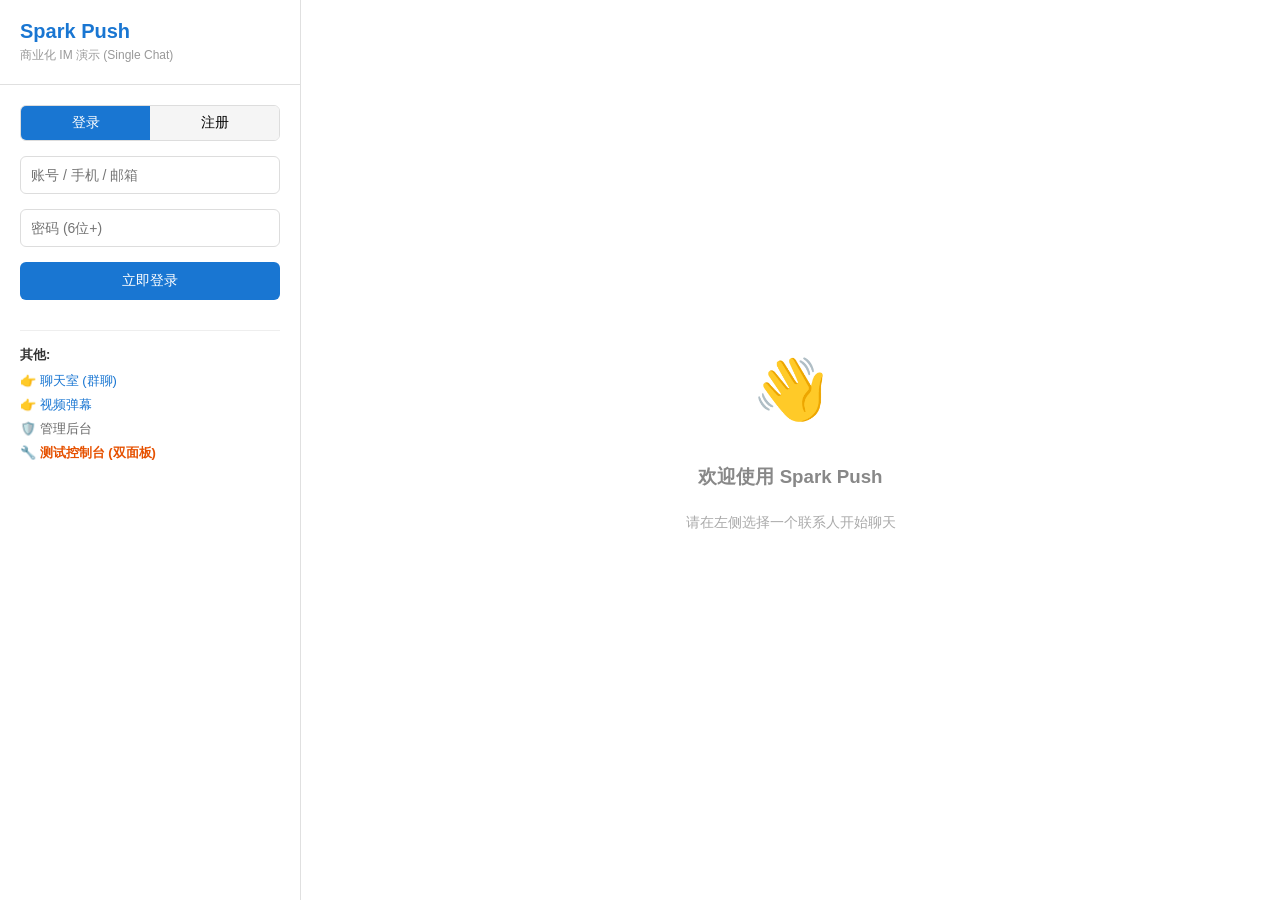
==== web_demo/static/index.html @ 5a007755 "origin" ====
<!DOCTYPE html>
<html lang="zh-CN">
<head>
  <meta charset="UTF-8" />
  <title>Spark Chat - 消息中心</title>
  <link rel="icon" href="data:image/svg+xml,<svg xmlns=%22http://www.w3.org/2000/svg%22 viewBox=%220 0 100 100%22><text y=%22.9em%22 font-size=%2290%22>⚡</text></svg>">
  <link rel="stylesheet" href="auth_style.css">
  <style>
    :root {
      --primary-color: #1976d2;
      --bg-color: #f5f7fa;
      --sidebar-bg: #ffffff;
      --border-color: #e0e0e0;
      --bubble-me: #e3f2fd; /* 我发的消息背景色 */
      --bubble-other: #ffffff; /* 对方发的消息背景色 */
      --text-color: #333;
    }

    body {
      font-family: -apple-system, BlinkMacSystemFont, "Segoe UI", Roboto, "Helvetica Neue", Arial, sans-serif;
      margin: 0;
      padding: 0;
      display: flex;
      height: 100vh;
      background: var(--bg-color);
      color: var(--text-color);
      overflow: hidden;
    }

    /* 通用工具类 */
    .hidden { display: none !important; }
    .flex-col { display: flex; flex-direction: column; }
    .flex-center { display: flex; align-items: center; justify-content: center; }
    
    /* --- 侧边栏区域 --- */
    #sidebar {
      width: 300px;
      background: var(--sidebar-bg);
      border-right: 1px solid var(--border-color);
      display: flex;
      flex-direction: column;
      z-index: 10;
    }

    .sidebar-header {
      padding: 20px;
      border-bottom: 1px solid var(--border-color);
    }
    .sidebar-header h2 { margin: 0; font-size: 20px; color: var(--primary-color); }

    /* 登录面板 (默认显示) */
    #auth-panel {
      padding: 20px;
      flex: 1;
      overflow-y: auto;
    }
    
    /* 登录后面板 (默认隐藏) */
    #nav-panel {
      flex: 1;
      display: flex;
      flex-direction: column;
      overflow: hidden;
    }

    /* 用户信息条 */
    .user-profile-bar {
      padding: 15px;
      background: #f9f9f9;
      border-top: 1px solid var(--border-color);
      display: flex;
      align-items: center;
      justify-content: space-between;
    }
    .user-info { font-size: 14px; font-weight: bold; color: #555; }
    .logout-btn {
      font-size: 12px;
      color: #ef5350;
      cursor: pointer;
      background: none;
      border: none;
      padding: 4px 8px;
    }
    .logout-btn:hover { background: #ffebee; border-radius: 4px; }

    /* 会话列表 */
    .session-list-container {
      flex: 1;
      overflow-y: auto;
      padding: 10px;
    }
    .session-item {
      padding: 12px;
      margin-bottom: 8px;
      background: #fff;
      border: 1px solid transparent;
      border-radius: 8px;
      cursor: pointer;
      transition: all 0.2s;
      display: flex;
      align-items: center;
      gap: 10px;
    }
    .session-item:hover { background: #f0f7ff; }
    .session-item.active {
      background: #e3f2fd;
      border-color: #bbdefb;
    }
    .avatar-placeholder {
      width: 36px;
      height: 36px;
      background: #bdbdbd;
      border-radius: 50%;
      display: flex;
      align-items: center;
      justify-content: center;
      color: #fff;
      font-size: 12px;
      flex-shrink: 0;
    }
    .session-info {
      flex: 1;
      overflow: hidden;
    }
    .session-name { font-size: 14px; font-weight: 500; margin-bottom: 2px; }
    .session-preview { font-size: 12px; color: #999; overflow: hidden; text-overflow: ellipsis; white-space: nowrap; }

    /* 登录表单样式移至 auth_style.css */

    /* --- 主聊天区域 --- */
    #main {
      flex: 1;
      display: flex;
      flex-direction: column;
      background: #fff;
    }
    
    /* 空状态 */
    #empty-state {
      flex: 1;
      display: flex;
      flex-direction: column;
      align-items: center;
      justify-content: center;
      color: #aaa;
    }
    #empty-state h3 { color: #888; margin-bottom: 10px; }

    /* 聊天窗口 */
    #chat-window {
      flex: 1;
      display: flex;
      flex-direction: column;
      height: 100%;
    }
    
    .chat-header {
      height: 60px;
      border-bottom: 1px solid var(--border-color);
      display: flex;
      align-items: center;
      justify-content: space-between;
      padding: 0 20px;
      background: #fff;
    }
    .chat-title { font-size: 16px; font-weight: bold; }
    .chat-actions button {
      border: 1px solid #ddd;
      background: #fff;
      padding: 4px 10px;
      border-radius: 4px;
      cursor: pointer;
      font-size: 12px;
      color: #666;
    }
    .chat-actions button:hover { background: #f5f5f5; }

    #messages {
      flex: 1;
      padding: 20px;
      overflow-y: auto;
      background: var(--bg-color);
      display: flex;
      flex-direction: column;
      gap: 10px;
    }

    .msg-row {
      display: flex;
      gap: 10px;
      max-width: 70%;
    }
    .msg-row.me {
      align-self: flex-end;
      flex-direction: row-reverse;
    }
    .msg-row.other {
      align-self: flex-start;
    }
    .msg-avatar {
      width: 36px;
      height: 36px;
      border-radius: 4px;
      background: #ccc;
      flex-shrink: 0;
      display: flex;
      align-items: center;
      justify-content: center;
      font-size: 12px;
      color: #fff;
    }
    .msg-content-wrapper {
      display: flex;
      flex-direction: column;
    }
    .msg-name {
      font-size: 12px;
      color: #999;
      margin-bottom: 4px;
    }
    .msg-row.me .msg-name { text-align: right; }

    .msg-bubble {
      padding: 10px 14px;
      border-radius: 8px;
      font-size: 14px;
      line-height: 1.5;
      word-wrap: break-word;
      position: relative;
      box-shadow: 0 1px 2px rgba(0,0,0,0.05);
    }
    .msg-row.me .msg-bubble {
      background: var(--bubble-me);
      color: #0d47a1;
      border-top-right-radius: 2px;
    }
    .msg-row.other .msg-bubble {
      background: var(--bubble-other);
      border: 1px solid #e6e6e6;
      color: #333;
      border-top-left-radius: 2px;
    }

    #input-area {
      padding: 15px;
      background: #fff;
      border-top: 1px solid var(--border-color);
      display: flex;
      gap: 10px;
    }
    #msg-text {
      flex: 1;
      padding: 10px;
      border: 1px solid #ddd;
      border-radius: 6px;
      font-size: 14px;
      outline: none;
    }
    #msg-text:focus { border-color: var(--primary-color); }
    #send-btn {
      padding: 0 24px;
      background: var(--primary-color);
      color: #fff;
      border: none;
      border-radius: 6px;
      cursor: pointer;
      font-weight: bold;
    }
    #send-btn:hover { background: #1565c0; }
    
    /* 模拟系统消息 */
    .msg-system {
      align-self: center;
      background: rgba(0,0,0,0.1);
      color: #666;
      font-size: 12px;
      padding: 4px 12px;
      border-radius: 100px;
      margin: 10px 0;
    }
    
    /* Toast Notification */
    #toast-container {
      position: fixed;
      top: 20px;
      left: 50%;
      transform: translateX(-50%);
      z-index: 9999;
      display: flex;
      flex-direction: column;
      gap: 10px;
      pointer-events: none;
    }
    .toast {
      background: rgba(50, 50, 50, 0.9);
      color: #fff;
      padding: 10px 20px;
      border-radius: 4px;
      font-size: 14px;
      box-shadow: 0 4px 12px rgba(0,0,0,0.15);
      animation: toast-in 0.3s ease-out forwards;
    }
    @keyframes toast-in {
      from { opacity: 0; transform: translateY(-20px); }
      to { opacity: 1; transform: translateY(0); }
    }
    @keyframes toast-out {
      from { opacity: 1; transform: translateY(0); }
      to { opacity: 0; transform: translateY(-20px); }
    }
  </style>
  <script src="auth.js"></script>
</head>
<body>
  <div id="toast-container"></div>
  <!-- 左侧侧边栏 -->
  <div id="sidebar">
    <div class="sidebar-header">
      <h2>Spark Push</h2>
      <div style="font-size:12px;color:#999;margin-top:4px;">商业化 IM 演示 (Single Chat)</div>
    </div>

    <!-- 1. 未登录状态：显示登录/注册 -->
    <div id="auth-panel">
      <div class="auth-tabs">
        <button type="button" class="auth-tab active" data-mode="login">登录</button>
        <button type="button" class="auth-tab" data-mode="register">注册</button>
      </div>
      <div class="form-group">
        <input id="account" class="form-control" placeholder="账号 / 手机 / 邮箱" />
      </div>
      <div class="form-group hidden" id="nickname-group">
        <input id="nickname" class="form-control" placeholder="昵称 (注册时可选)" />
      </div>
      <div class="form-group">
        <input id="password" type="password" class="form-control" placeholder="密码 (6位+)" />
      </div>
      <button id="login-btn" class="btn-primary btn-block">立即登录</button>
      <button id="register-btn" class="btn-primary btn-block hidden">注册并自动登录</button>
      <div id="login-status" class="status-text"></div>
      
      <div style="margin-top:30px; border-top:1px solid #eee; padding-top:15px;">
         <div style="font-size:13px; font-weight:bold; margin-bottom:8px;">其他:</div>
         <div style="display:flex; flex-direction:column; gap:6px;">
            <a href="chatroom.html" style="font-size:13px; color:#1976d2; text-decoration:none;">👉 聊天室 (群聊)</a>
            <a href="danmaku.html" style="font-size:13px; color:#1976d2; text-decoration:none;">👉 视频弹幕</a>
            <a href="admin_chatroom.html" style="font-size:13px; color:#666; text-decoration:none;">🛡️ 管理后台</a>
            <a href="test.html" style="font-size:13px; color:#e65100; text-decoration:none; font-weight:bold;">🔧 测试控制台 (双面板)</a>
         </div>
      </div>
    </div>

    <!-- 2. 已登录状态：显示会话列表 + 底部个人信息 -->
    <div id="nav-panel" class="hidden">
      <!-- 搜索/新建会话区域 -->
      <div style="padding:10px; border-bottom:1px solid #eee; display:flex; gap:5px;">
        <input id="to-user" class="form-control" style="padding:6px;" placeholder="输入对方 UserID..." />
        <button id="start-chat-btn" class="btn-primary" style="padding:6px 12px;">私聊</button>
      </div>
      
      <!-- 按钮组 -->
      <div style="padding:0 10px 10px 10px; border-bottom:1px solid #eee; display:flex; justify-content:space-between; align-items:center;">
         <span style="font-size:12px;color:#999;">最近会话</span>
         <button id="refresh-sessions-btn" style="background:none;border:none;color:#1976d2;cursor:pointer;font-size:12px;">刷新</button>
      </div>

      <!-- 列表容器 -->
      <div id="session-list" class="session-list-container">
        <div style="text-align:center; color:#999; font-size:12px; margin-top:20px;">
            暂无历史会话<br>请在上方输入 ID 发起聊天
        </div>
      </div>

      <!-- 底部个人信息 -->
      <div class="user-profile-bar">
        <div class="flex-center" style="gap:8px;">
           <div class="avatar-placeholder" style="background:#4caf50;">Me</div>
           <div class="flex-col">
             <span id="my-user-id" class="user-info">User -</span>
             <span style="font-size:10px; color:#4caf50;">● 在线</span>
           </div>
        </div>
        <button class="logout-btn" onclick="doLogout()">退出</button>
      </div>
    </div>
  </div>

  <!-- 右侧主区域 -->
  <div id="main">
    <!-- 状态 A: 未选择会话 -->
    <div id="empty-state">
      <div style="font-size:60px; margin-bottom:20px;">👋</div>
      <h3>欢迎使用 Spark Push</h3>
      <p style="font-size:14px;">请在左侧选择一个联系人开始聊天</p>
    </div>

    <!-- 状态 B: 聊天窗口 -->
    <div id="chat-window" class="hidden">
      <div class="chat-header">
        <div class="flex-col">
           <span class="chat-title" id="chat-title">与 User ... 聊天中</span>
           <span style="font-size:11px; color:#999;">Session ID: <span id="session-id-disp">-</span></span>
        </div>
        <div class="chat-actions">
          <span style="font-size:12px; margin-right:8px; color:#666;">未读: <span id="unread-count">0</span></span>
          <button id="mark-read-btn">标记已读</button>
          <button id="load-more-btn">拉取更多历史</button>
        </div>
      </div>

      <div id="messages">
        <!-- 消息会动态插入这里 -->
      </div>

      <div id="input-area">
        <input id="msg-text" placeholder="输入消息... (Enter 发送)" />
        <button id="send-btn">发送</button>
      </div>
    </div>
  </div>

  <script>
    // 全局变量
    let ws = null;
    let currentUserId = null;
    let token = null;
    let currentSessionId = null; // 当前选中的会话ID
    let currentPeerId = null;    // 当前聊天的对象ID
    let lastHistorySeq = 0;      // 历史消息最大seq，用于标记已读
    // 单聊历史分页状态
    let historyAnchorSeq = 0;    // 当前已加载历史中最早一条的 msg_seq
    let historyHasMore = true;   // 是否还有更多历史
    let historyLoading = false;  // 是否正在加载
    let currentAuthMode = 'login';
    // WebSocket 重连状态
    let wsManualClose = false;   // 主动登出关闭，不触发重连
    let wsRetryCount = 0;
    let wsRetryTimer = null;

    // 配置
    const logicBase = window.location.protocol + '//' + window.location.hostname + ':9101';

    // 构造带 Authorization 的请求头
    function authHeaders() {
      const h = {'Content-Type': 'application/json'};
      if (token) h['Authorization'] = 'Bearer ' + token;
      return h;
    }
    const wsProtocol = window.location.protocol === 'https:' ? 'wss:' : 'ws:';
    const cometWsUrl = wsProtocol + '//' + window.location.hostname + ':9200/ws';

    // --- 界面切换逻辑 ---
    function updateUIState() {
      const authPanel = document.getElementById('auth-panel');
      const navPanel = document.getElementById('nav-panel');
      const emptyState = document.getElementById('empty-state');
      const chatWindow = document.getElementById('chat-window');

      if (currentUserId) {
        // 已登录
        authPanel.classList.add('hidden');
        navPanel.classList.remove('hidden');
        document.getElementById('my-user-id').textContent = 'ID: ' + currentUserId;
        loadSingleSessionList(); // 自动刷新列表
      } else {
        // 未登录
        authPanel.classList.remove('hidden');
        navPanel.classList.add('hidden');
        emptyState.classList.remove('hidden');
        chatWindow.classList.add('hidden');
      }
    }

    function doLogout() {
      Auth.clear(); // 清除本地缓存
      wsManualClose = true;
      if (wsRetryTimer) { clearTimeout(wsRetryTimer); wsRetryTimer = null; }
      wsRetryCount = 0;
      if (ws) ws.close();
      currentUserId = null;
      token = null;
      currentSessionId = null;
      currentPeerId = null;
      ws = null;
      document.getElementById('messages').innerHTML = '';
      updateUIState();
    }

    function showChatWindow(peerId, sessionId) {
      currentPeerId = peerId;
      currentSessionId = sessionId;
      // 重置历史分页状态
      historyAnchorSeq = 0;
      historyHasMore = true;
      historyLoading = false;
      lastHistorySeq = 0;
      
      document.getElementById('empty-state').classList.add('hidden');
      document.getElementById('chat-window').classList.remove('hidden');
      
      document.getElementById('chat-title').textContent = '与用户 ' + peerId + ' 聊天中';
      document.getElementById('session-id-disp').textContent = sessionId;
      
      // 清空当前消息框并加载历史（首次）
      document.getElementById('messages').innerHTML = '';
      loadHistory(true);
      
      // 刷新未读数
      refreshUnread();
      
      // 高亮左侧列表项
      document.querySelectorAll('.session-item').forEach(el => {
         if(el.dataset.sid === sessionId) el.classList.add('active');
         else el.classList.remove('active');
      });
    }

    // --- 消息渲染逻辑 ---
    function appendMsgRow(text, isMe, senderId, timeStr, options) {
      const msgsDiv = document.getElementById('messages');
      const opts = options || {};
      const prepend = !!opts.prepend;
      const keepScroll = !!opts.keepScroll;
      
      const row = document.createElement('div');
      row.className = 'msg-row ' + (isMe ? 'me' : 'other');
      
      // 头像
      const avatar = document.createElement('div');
      avatar.className = 'msg-avatar';
      avatar.textContent = isMe ? 'Me' : 'Ta';
      if (isMe) avatar.style.background = '#4caf50';
      
      // 内容包裹
      const wrapper = document.createElement('div');
      wrapper.className = 'msg-content-wrapper';
      
      // 名字 + 时间
      const name = document.createElement('div');
      name.className = 'msg-name';
      // 如果没有传入时间，就用当前时间
      const displayTime = timeStr || new Date().toLocaleTimeString();
      name.innerHTML = `<span>${senderId || (isMe ? currentUserId : '未知')}</span> <span style="font-weight:normal;margin-left:5px;">${displayTime}</span>`;
      
      // 气泡
      const bubble = document.createElement('div');
      bubble.className = 'msg-bubble';
      bubble.textContent = text;
      
      wrapper.appendChild(name);
      wrapper.appendChild(bubble);
      
      row.appendChild(avatar);
      row.appendChild(wrapper);
      
      if (prepend && msgsDiv.firstChild) {
        msgsDiv.insertBefore(row, msgsDiv.firstChild);
      } else {
        msgsDiv.appendChild(row);
      }

      if (!prepend && !keepScroll) {
        msgsDiv.scrollTop = msgsDiv.scrollHeight;
      }
    }

    function appendSystemMsg(text) {
      const msgsDiv = document.getElementById('messages');
      const el = document.createElement('div');
      el.className = 'msg-system';
      el.textContent = text;
      msgsDiv.appendChild(el);
      msgsDiv.scrollTop = msgsDiv.scrollHeight;
    }

    // --- 核心业务逻辑 (复用原有逻辑，适配新UI) ---
    
    // 1. 登录/注册
    async function doLoginOrRegister(mode) {
      const account = document.getElementById('account').value.trim();
      const passwordRaw = document.getElementById('password').value;
      const nickname = document.getElementById('nickname').value.trim();
      const statusEl = document.getElementById('login-status');
      
      if (!account || !passwordRaw) {
        statusEl.textContent = '请输入账号和密码';
        return;
      }
      if (passwordRaw.length < 6) {
        statusEl.textContent = '密码至少 6 位';
        return;
      }
      const password = hashPassword(passwordRaw);

      try {
        statusEl.textContent = '请求中...';
        const url = logicBase + (mode === 'register' ? '/api/register' : '/api/login');
        const body = { account, password };
        if (mode === 'register' && nickname) {
             body.name = nickname;
        }

        const resp = await fetch(url, {
          method: 'POST',
          headers: { 'Content-Type': 'application/json' },
          body: JSON.stringify(body)
        });
        const data = await resp.json();
        
        if (data.code !== 0) {
          statusEl.textContent = data.message;
          return;
        }
        
        // 成功
        currentUserId = data.data.user_id;
        token = data.data.token;
        // 缓存本地
        Auth.set(currentUserId, token, body.name || ('User ' + currentUserId));
        
        statusEl.textContent = '';
        
        // 连接 WebSocket
        connectWebSocket();
        // 切换 UI
        updateUIState();
        
      } catch (e) {
        statusEl.textContent = '网络异常: ' + e;
      }
    }

    // 2. WebSocket
    function connectWebSocket() {
      if (!token) return;
      if (wsRetryTimer) { clearTimeout(wsRetryTimer); wsRetryTimer = null; }
      if (ws) {
        // 复用旧连接的 close 事件会误触发重连，先摘掉回调再关闭
        ws.onopen = ws.onmessage = ws.onerror = ws.onclose = null;
        ws.close();
        ws = null;
      }

      wsManualClose = false;
      const socket = new WebSocket(cometWsUrl + '?token=' + encodeURIComponent(token));
      let opened = false;
      ws = socket;

      socket.onopen = () => {
        if (ws !== socket) return;
        console.log('WS Connected');
        opened = true;
        wsRetryCount = 0;
        // 如果在聊天窗口，可以显示一条小提示
        if (currentSessionId) appendSystemMsg('已连接服务器');
      };
      
      socket.onmessage = (ev) => {
        if (ws !== socket) return;
        try {
          const obj = JSON.parse(ev.data);
          if (obj.type === 'ack') {
            // console.log('Ack:', obj.msg_id);
          } else if (obj.type === 'single_chat') {
             // 收到单聊消息
             // const sender = obj.sender_id; // 假设后端下发 sender_id
             
             let senderDisplayName = '未知用户';
             if (obj.sender && obj.sender.name) {
                senderDisplayName = obj.sender.name;
             } else if (obj.sender_id) {
                senderDisplayName = 'User ' + obj.sender_id;
             } else if (obj.from_user_id) {
                senderDisplayName = 'User ' + obj.from_user_id;
             }

             const t = getMsgText(obj);
             console.log('obj', obj);
             
             // 尝试解析 client_msg_id 作为时间戳 (临时方案)
             // 最好后端直接下发 send_time
             let timeStr = '';
             if(obj.client_msg_id && /^\d+$/.test(obj.client_msg_id)) {
                timeStr = new Date(parseInt(obj.client_msg_id)).toLocaleTimeString();
             }

             const senderId = Number(obj.from_user_id || obj.sender_id || 0);
             const receiverId = Number(obj.to_user_id || 0);
             const messageSessionId = obj.session_id || (
               obj.msg_id && obj.msg_id.startsWith('single:')
                 ? obj.msg_id.slice(0, obj.msg_id.lastIndexOf('-'))
                 : null
             );
             const expectedSessionId = senderId && receiverId
               ? buildSingleSessionId(senderId, receiverId)
               : null;
             const belongsToCurrentSession = currentSessionId && (
               (messageSessionId && messageSessionId === currentSessionId) ||
               (expectedSessionId && expectedSessionId === currentSessionId) ||
               (!obj.session_id && !receiverId && senderId === Number(currentPeerId))
             );

             if (!belongsToCurrentSession) {
               if (senderId) {
                 showToast('收到 User ' + senderId + ' 的新消息: ' + t);
               }
               loadSingleSessionList();
               setTimeout(loadSingleSessionList, 500);
               setTimeout(loadSingleSessionList, 1500);
               return;
             }

             const isMe = senderId === Number(currentUserId);
             appendMsgRow(t, isMe, senderDisplayName, timeStr);
          } else if (obj.type === 'system_broadcast') {
             // 处理系统广播
             // scope: "all" 为全局推送；scope: "group" 为房间/群推送
             const scope = obj.scope || 'all';
             // 单聊页面忽略房间级推送（仅群聊/聊天室页面关心）
             if (scope === 'group') {
               console.log('Ignore group-scope broadcast in single-chat page:', obj);
               return;
             }

             let text = '';
             if (obj.content && obj.content.text) text = obj.content.text;
             else if (typeof obj.content === 'string') text = obj.content;
             else text = JSON.stringify(obj.content);
             
             showToast('📢 全员广播: ' + text);
             
             // 同时如果打开了聊天窗口，也显示一条系统消息
             if (currentSessionId) {
                appendSystemMsg('收到全员广播: ' + text);
             }
          } else {
             console.log('Other msg:', obj);
          }
        } catch(e) {
          console.error(e);
        }
      };
      
      socket.onclose = () => {
        if (ws !== socket) return;
        console.log('WS Closed');
        ws = null;
        if (wsManualClose) return;

        if (!opened) {
          verifyTokenAfterHandshakeFailure();
          return;
        }

        scheduleReconnect();
      };
    }

    async function verifyTokenAfterHandshakeFailure() {
      if (!token) return;
      const tokenAtFailure = token;
      try {
        const resp = await fetch(logicBase + '/api/session/list_single', {
          method: 'POST',
          headers: authHeaders(),
          body: JSON.stringify({})
        });
        if (token !== tokenAtFailure) return;
        if (resp.status === 401) {
          handleTokenExpired();
          return;
        }
      } catch (e) {
        console.warn('Token verification unavailable after WS failure:', e);
      }
      if (token === tokenAtFailure) scheduleReconnect();
    }

    // HTTP 明确确认 token 失效后，清理本地会话并引导重新登录
    function handleTokenExpired() {
      Auth.clear();
      ws = null;
      token = null;
      currentUserId = null;
      currentSessionId = null;
      currentPeerId = null;
      showToast('登录状态已失效，请重新登录');
      const statusEl = document.getElementById('login-status');
      if (statusEl) statusEl.textContent = '登录状态已失效，请重新登录';
      updateUIState();
    }

    // 已建连后掉线：指数退避重连，最多 5 次
    function scheduleReconnect() {
      if (!token || wsRetryCount >= 5) {
        if (currentSessionId) appendSystemMsg('连接已断开，请刷新页面重试');
        return;
      }
      const delay = Math.min(1000 * Math.pow(2, wsRetryCount), 16000);
      wsRetryCount++;
      if (currentSessionId) {
        appendSystemMsg('连接断开，' + (delay / 1000) + ' 秒后重连(第 ' + wsRetryCount + ' 次)');
      }
      wsRetryTimer = setTimeout(connectWebSocket, delay);
    }

    // 3. 获取会话列表
    async function loadSingleSessionList() {
      if (!currentUserId) return;
      try {
        const resp = await fetch(logicBase + '/api/session/list_single', {
          method: 'POST',
          headers: authHeaders(),
          body: JSON.stringify({})
        });
        const data = await resp.json();
        if (data.code === 0) {
          renderSessionList(data.data.sessions || []);
        }
      } catch(e) {
        console.error('List session error', e);
      }
    }

    function renderSessionList(list) {
      const container = document.getElementById('session-list');
      container.innerHTML = '';
      if (list.length === 0) {
        container.innerHTML = '<div style="text-align:center;color:#999;font-size:12px;margin-top:20px;">暂无历史会话</div>';
        return;
      }
      
      list.forEach(s => {
        const div = document.createElement('div');
        div.className = 'session-item';
        if (s.session_id === currentSessionId) div.classList.add('active');
        div.dataset.sid = s.session_id;
        
        div.innerHTML = `
          <div class="avatar-placeholder" style="background:#90caf9;">${s.peer_user_id}</div>
          <div class="session-info">
             <div class="session-name">用户 ${s.peer_user_id}</div>
             <div class="session-preview">会话 ID: ${s.session_id}</div>
          </div>
        `;
        div.onclick = () => {
          showChatWindow(s.peer_user_id, s.session_id);
        };
        container.appendChild(div);
      });
    }
    
    // 4. 开启新会话 (build ID)
    function buildSingleSessionId(u1, u2) {
       const a = Number(u1); const b = Number(u2);
       if(!a || !b) return null;
       return 'single:' + Math.min(a,b) + ':' + Math.max(a,b);
    }
    
    // 5. 历史记录（支持分页 / 滚动加载）
    async function loadHistory(isInitial) {
       if (!currentSessionId) return;
       if (historyLoading) return;

       // 非首次加载且没有更多历史时，直接返回
       if (!isInitial && (!historyHasMore || !historyAnchorSeq)) return;

       historyLoading = true;
       const pageSize = 50;
       const anchor = isInitial ? 0 : historyAnchorSeq;

       try {
         const resp = await fetch(logicBase + '/api/session/history', {
           method: 'POST',
           headers: authHeaders(),
           body: JSON.stringify({
             session_id: currentSessionId,
             anchor_seq: anchor,
             limit: pageSize
           })
         });
         const data = await resp.json();
         if (data.code !== 0) {
           historyLoading = false;
           appendSystemMsg('加载历史失败: ' + data.message);
           return;
         }

         const msgs = data.data.messages || [];
         if (msgs.length === 0) {
           if (isInitial) appendSystemMsg('暂无历史消息');
           historyHasMore = false;
           historyLoading = false;
           return;
         }

         const container = document.getElementById('messages');
         const oldScrollHeight = container.scrollHeight;

         // 展示层始终按 msg_seq 从小到大排列，不依赖接口返回顺序。
         // 首次加载按升序 append；向上翻页时按降序逐条 prepend，
         // 最终 DOM 仍保持旧消息在上、新消息在下。
         const ascendingMsgs = [...msgs].sort(
           (a, b) => Number(a.msg_seq || 0) - Number(b.msg_seq || 0)
         );
         const orderedMsgs = isInitial
           ? ascendingMsgs
           : [...ascendingMsgs].reverse();
         orderedMsgs.forEach(m => {
           lastHistorySeq = Math.max(lastHistorySeq, m.msg_seq || 0);
           const isMe = (m.sender_id === currentUserId);
           const text = getMsgText(m);
           
           // 尝试解析 sender name
           let displayName = 'User ' + m.sender_id;
           try {
              const contentObj = (typeof m.content === 'string') ? JSON.parse(m.content) : m.content;
              if (contentObj && contentObj.sender && contentObj.sender.name) {
                 displayName = contentObj.sender.name;
              }
           } catch(e){}

           const timeStr = m.timestamp_ms ? new Date(m.timestamp_ms).toLocaleTimeString() : '';
           
           if (isInitial) {
             appendMsgRow(text, isMe, displayName, timeStr);
           } else {
             appendMsgRow(text, isMe, displayName, timeStr, { prepend: true, keepScroll: true });
           }
         });

         // 下一页查询 < 本批次最小 msg_seq。
         const oldest = ascendingMsgs[0];
         if (oldest && Number.isFinite(Number(oldest.msg_seq))) {
           historyAnchorSeq = Number(oldest.msg_seq);
         }
         historyHasMore = msgs.length >= pageSize && historyAnchorSeq > 1;

         if (!isInitial) {
           const newScrollHeight = container.scrollHeight;
           container.scrollTop = newScrollHeight - oldScrollHeight;
         }
       } catch(e) {
         appendSystemMsg('加载历史失败: ' + e);
       } finally {
         historyLoading = false;
       }
    }

    // 6. 发送消息
    function sendMsg() {
       const text = document.getElementById('msg-text').value.trim();
       if (!text || !currentPeerId) return;
       
       if (!ws || ws.readyState !== WebSocket.OPEN) {
         if (!token) {
           appendSystemMsg('登录状态已失效，请重新登录后再发送');
           return;
         }
         if (ws && ws.readyState === WebSocket.CONNECTING) {
           appendSystemMsg('正在连接服务器，请稍后重试');
           return;
         }
         appendSystemMsg('WebSocket 未连接，正在尝试重连...');
         wsRetryCount = 0;
         connectWebSocket();
         return;
       }
       
       const payload = {
         type: 'single_chat',
         to_user_id: Number(currentPeerId),
         client_msg_id: Date.now().toString(),
         content: { text }
       };
       ws.send(JSON.stringify(payload));
       
       // 乐观更新 UI
       appendMsgRow(text, true, currentUserId);
       document.getElementById('msg-text').value = '';
    }

    // 辅助：解析消息内容
    function getMsgText(obj) {
       if (!obj.content) return '[空]';
       try {
         // 兼容 content 是 string 或 object
         const c = (typeof obj.content === 'string') ? JSON.parse(obj.content) : obj.content;
         
         // 1. 直接包含 text (如 HTTP 发送的消息)
         if (c.text) return c.text;
         
         // 2. 嵌套结构 (如 WebSocket 上行存库后的数据，外层包裹了 msg_id 等)
         if (c.content) {
            // 可能是 {content: {text: "..."}}
            if (typeof c.content === 'object' && c.content.text) return c.content.text;
            // 可能是 {content: "..."}
            if (typeof c.content === 'string') return c.content;
         }
         
         return JSON.stringify(c);
       } catch(e) {
         return String(obj.content);
       }
    }
    
    // 辅助：刷新未读 / 标记已读 (简化版)
    async function refreshUnread() {
      if(!currentSessionId) return;
      // fetch logicBase + '/api/session/unread' ...
      // 更新 document.getElementById('unread-count')
    }
    document.getElementById('mark-read-btn').onclick = async () => {
      if(!currentSessionId || !lastHistorySeq) return;
       // fetch logicBase + '/api/session/mark_read' ...
       appendSystemMsg('已标记已读');
    };

    // 辅助：显示 Toast
    function showToast(msg) {
      const container = document.getElementById('toast-container');
      const div = document.createElement('div');
      div.className = 'toast';
      div.textContent = msg;
      container.appendChild(div);
      
      // Auto remove
      setTimeout(() => {
        div.style.animation = 'toast-out 0.3s ease-in forwards';
        div.addEventListener('animationend', () => {
          if(div.parentNode) div.parentNode.removeChild(div);
        });
      }, 3000);
    }

    // --- 事件绑定 ---
    document.querySelectorAll('.auth-tab').forEach(btn => {
       btn.onclick = () => {
         document.querySelectorAll('.auth-tab').forEach(b => b.classList.remove('active'));
         btn.classList.add('active');
         const mode = btn.dataset.mode;
         const regBtn = document.getElementById('register-btn');
         const logBtn = document.getElementById('login-btn');
         const nickGroup = document.getElementById('nickname-group');
         
         if(mode === 'login') {
            regBtn.classList.add('hidden');
            logBtn.classList.remove('hidden');
            nickGroup.classList.add('hidden');
         } else {
            regBtn.classList.remove('hidden');
            logBtn.classList.add('hidden');
            nickGroup.classList.remove('hidden');
         }
       };
    });

    document.getElementById('login-btn').onclick = () => doLoginOrRegister('login');
    document.getElementById('register-btn').onclick = () => doLoginOrRegister('register');
    document.getElementById('password').onkeydown = (e) => {
       if(e.key === 'Enter') {
          const isReg = !document.getElementById('register-btn').classList.contains('hidden');
          doLoginOrRegister(isReg ? 'register' : 'login');
       }
    };

    document.getElementById('start-chat-btn').onclick = () => {
       const peer = document.getElementById('to-user').value.trim();
       if(!peer) return alert('请输入对方ID');
       if(!currentUserId) return alert('请先登录');
       const sid = buildSingleSessionId(currentUserId, peer);
       showChatWindow(peer, sid);
    };
    
    document.getElementById('refresh-sessions-btn').onclick = loadSingleSessionList;
    document.getElementById('send-btn').onclick = sendMsg;
    document.getElementById('msg-text').onkeydown = (e) => { if(e.key==='Enter') sendMsg(); };

    // 点击“拉取更多历史”按钮时，向前分页加载
    document.getElementById('load-more-btn').onclick = () => {
      loadHistory(false);
    };

    // 上滑到顶部时自动加载更多历史
    document.getElementById('messages').addEventListener('scroll', function() {
      if (this.scrollTop < 40 && !historyLoading && historyHasMore && currentSessionId) {
        loadHistory(false);
      }
    });

    // 初始化
    const savedSession = Auth.get();
    if (savedSession) {
      // LocalStorage 存的是字符串，后端 API 强校验 user_id 为 number (int64)
      currentUserId = Number(savedSession.user_id);
      token = savedSession.token;
      connectWebSocket();
      // WebSocket 握手失败后会通过 HTTP 再确认 token，只有明确 401 才清理会话
    }
    updateUIState();
  </script>
</body>
</html>
---- web_demo/static/auth_style.css ----
:root {
  --primary-color: #1976d2;
}

/* 通用工具类 */
.hidden { display: none !important; }

/* 登录表单样式 */
.form-group { margin-bottom: 15px; }

.form-control {
  width: 100%;
  padding: 10px;
  border: 1px solid #ddd;
  border-radius: 6px;
  box-sizing: border-box;
  font-size: 14px;
}
.form-control:focus {
  border-color: var(--primary-color);
  outline: none;
}

.btn-block { width: 100%; padding: 10px; font-size: 14px; }

.btn-primary { 
  background: var(--primary-color); 
  color: #fff; 
  border: none; 
  border-radius: 6px; 
  cursor: pointer; 
  text-align: center;
}
.btn-primary:hover { background: #1565c0; }

.auth-tabs { 
  display: flex; 
  margin-bottom: 15px; 
  border: 1px solid #ddd; 
  border-radius: 6px; 
  overflow: hidden; 
}

.auth-tab { 
  flex: 1; 
  padding: 8px; 
  border: none; 
  background: #f5f5f5; 
  cursor: pointer; 
  font-size: 14px;
}

.auth-tab.active { 
  background: var(--primary-color); 
  color: #fff; 
}

.status-text { 
  margin-top: 10px; 
  font-size: 12px; 
  color: #666; 
  text-align: center; 
}
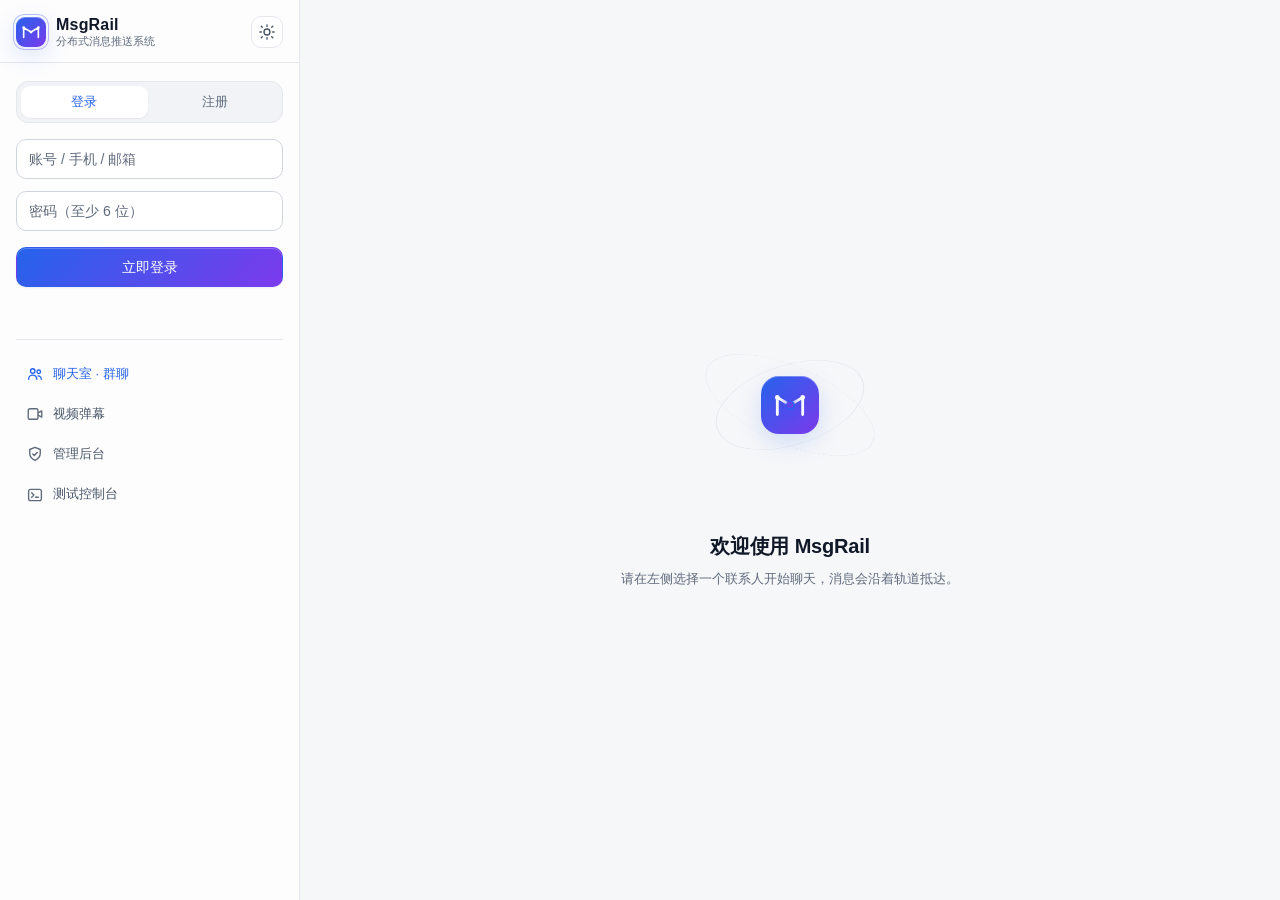
==== commit 4ceb14a6: "add media and made some optimizations" ====
--- a/web_demo/static/index.html
+++ b/web_demo/static/index.html
@@ -2,409 +2,165 @@
 <html lang="zh-CN">
 <head>
   <meta charset="UTF-8" />
-  <title>Spark Chat - 消息中心</title>
-  <link rel="icon" href="data:image/svg+xml,<svg xmlns=%22http://www.w3.org/2000/svg%22 viewBox=%220 0 100 100%22><text y=%22.9em%22 font-size=%2290%22>⚡</text></svg>">
-  <link rel="stylesheet" href="auth_style.css">
-  <style>
-    :root {
-      --primary-color: #1976d2;
-      --bg-color: #f5f7fa;
-      --sidebar-bg: #ffffff;
-      --border-color: #e0e0e0;
-      --bubble-me: #e3f2fd; /* 我发的消息背景色 */
-      --bubble-other: #ffffff; /* 对方发的消息背景色 */
-      --text-color: #333;
-    }
-
-    body {
-      font-family: -apple-system, BlinkMacSystemFont, "Segoe UI", Roboto, "Helvetica Neue", Arial, sans-serif;
-      margin: 0;
-      padding: 0;
-      display: flex;
-      height: 100vh;
-      background: var(--bg-color);
-      color: var(--text-color);
-      overflow: hidden;
-    }
-
-    /* 通用工具类 */
-    .hidden { display: none !important; }
-    .flex-col { display: flex; flex-direction: column; }
-    .flex-center { display: flex; align-items: center; justify-content: center; }
-    
-    /* --- 侧边栏区域 --- */
-    #sidebar {
-      width: 300px;
-      background: var(--sidebar-bg);
-      border-right: 1px solid var(--border-color);
-      display: flex;
-      flex-direction: column;
-      z-index: 10;
-    }
-
-    .sidebar-header {
-      padding: 20px;
-      border-bottom: 1px solid var(--border-color);
-    }
-    .sidebar-header h2 { margin: 0; font-size: 20px; color: var(--primary-color); }
-
-    /* 登录面板 (默认显示) */
-    #auth-panel {
-      padding: 20px;
-      flex: 1;
-      overflow-y: auto;
-    }
-    
-    /* 登录后面板 (默认隐藏) */
-    #nav-panel {
-      flex: 1;
-      display: flex;
-      flex-direction: column;
-      overflow: hidden;
-    }
-
-    /* 用户信息条 */
-    .user-profile-bar {
-      padding: 15px;
-      background: #f9f9f9;
-      border-top: 1px solid var(--border-color);
-      display: flex;
-      align-items: center;
-      justify-content: space-between;
-    }
-    .user-info { font-size: 14px; font-weight: bold; color: #555; }
-    .logout-btn {
-      font-size: 12px;
-      color: #ef5350;
-      cursor: pointer;
-      background: none;
-      border: none;
-      padding: 4px 8px;
-    }
-    .logout-btn:hover { background: #ffebee; border-radius: 4px; }
-
-    /* 会话列表 */
-    .session-list-container {
-      flex: 1;
-      overflow-y: auto;
-      padding: 10px;
-    }
-    .session-item {
-      padding: 12px;
-      margin-bottom: 8px;
-      background: #fff;
-      border: 1px solid transparent;
-      border-radius: 8px;
-      cursor: pointer;
-      transition: all 0.2s;
-      display: flex;
-      align-items: center;
-      gap: 10px;
-    }
-    .session-item:hover { background: #f0f7ff; }
-    .session-item.active {
-      background: #e3f2fd;
-      border-color: #bbdefb;
-    }
-    .avatar-placeholder {
-      width: 36px;
-      height: 36px;
-      background: #bdbdbd;
-      border-radius: 50%;
-      display: flex;
-      align-items: center;
-      justify-content: center;
-      color: #fff;
-      font-size: 12px;
-      flex-shrink: 0;
-    }
-    .session-info {
-      flex: 1;
-      overflow: hidden;
-    }
-    .session-name { font-size: 14px; font-weight: 500; margin-bottom: 2px; }
-    .session-preview { font-size: 12px; color: #999; overflow: hidden; text-overflow: ellipsis; white-space: nowrap; }
-
-    /* 登录表单样式移至 auth_style.css */
-
-    /* --- 主聊天区域 --- */
-    #main {
-      flex: 1;
-      display: flex;
-      flex-direction: column;
-      background: #fff;
-    }
-    
-    /* 空状态 */
-    #empty-state {
-      flex: 1;
-      display: flex;
-      flex-direction: column;
-      align-items: center;
-      justify-content: center;
-      color: #aaa;
-    }
-    #empty-state h3 { color: #888; margin-bottom: 10px; }
-
-    /* 聊天窗口 */
-    #chat-window {
-      flex: 1;
-      display: flex;
-      flex-direction: column;
-      height: 100%;
-    }
-    
-    .chat-header {
-      height: 60px;
-      border-bottom: 1px solid var(--border-color);
-      display: flex;
-      align-items: center;
-      justify-content: space-between;
-      padding: 0 20px;
-      background: #fff;
-    }
-    .chat-title { font-size: 16px; font-weight: bold; }
-    .chat-actions button {
-      border: 1px solid #ddd;
-      background: #fff;
-      padding: 4px 10px;
-      border-radius: 4px;
-      cursor: pointer;
-      font-size: 12px;
-      color: #666;
-    }
-    .chat-actions button:hover { background: #f5f5f5; }
-
-    #messages {
-      flex: 1;
-      padding: 20px;
-      overflow-y: auto;
-      background: var(--bg-color);
-      display: flex;
-      flex-direction: column;
-      gap: 10px;
-    }
-
-    .msg-row {
-      display: flex;
-      gap: 10px;
-      max-width: 70%;
-    }
-    .msg-row.me {
-      align-self: flex-end;
-      flex-direction: row-reverse;
-    }
-    .msg-row.other {
-      align-self: flex-start;
-    }
-    .msg-avatar {
-      width: 36px;
-      height: 36px;
-      border-radius: 4px;
-      background: #ccc;
-      flex-shrink: 0;
-      display: flex;
-      align-items: center;
-      justify-content: center;
-      font-size: 12px;
-      color: #fff;
-    }
-    .msg-content-wrapper {
-      display: flex;
-      flex-direction: column;
-    }
-    .msg-name {
-      font-size: 12px;
-      color: #999;
-      margin-bottom: 4px;
-    }
-    .msg-row.me .msg-name { text-align: right; }
-
-    .msg-bubble {
-      padding: 10px 14px;
-      border-radius: 8px;
-      font-size: 14px;
-      line-height: 1.5;
-      word-wrap: break-word;
-      position: relative;
-      box-shadow: 0 1px 2px rgba(0,0,0,0.05);
-    }
-    .msg-row.me .msg-bubble {
-      background: var(--bubble-me);
-      color: #0d47a1;
-      border-top-right-radius: 2px;
-    }
-    .msg-row.other .msg-bubble {
-      background: var(--bubble-other);
-      border: 1px solid #e6e6e6;
-      color: #333;
-      border-top-left-radius: 2px;
-    }
-
-    #input-area {
-      padding: 15px;
-      background: #fff;
-      border-top: 1px solid var(--border-color);
-      display: flex;
-      gap: 10px;
-    }
-    #msg-text {
-      flex: 1;
-      padding: 10px;
-      border: 1px solid #ddd;
-      border-radius: 6px;
-      font-size: 14px;
-      outline: none;
-    }
-    #msg-text:focus { border-color: var(--primary-color); }
-    #send-btn {
-      padding: 0 24px;
-      background: var(--primary-color);
-      color: #fff;
-      border: none;
-      border-radius: 6px;
-      cursor: pointer;
-      font-weight: bold;
-    }
-    #send-btn:hover { background: #1565c0; }
-    
-    /* 模拟系统消息 */
-    .msg-system {
-      align-self: center;
-      background: rgba(0,0,0,0.1);
-      color: #666;
-      font-size: 12px;
-      padding: 4px 12px;
-      border-radius: 100px;
-      margin: 10px 0;
-    }
-    
-    /* Toast Notification */
-    #toast-container {
-      position: fixed;
-      top: 20px;
-      left: 50%;
-      transform: translateX(-50%);
-      z-index: 9999;
-      display: flex;
-      flex-direction: column;
-      gap: 10px;
-      pointer-events: none;
-    }
-    .toast {
-      background: rgba(50, 50, 50, 0.9);
-      color: #fff;
-      padding: 10px 20px;
-      border-radius: 4px;
-      font-size: 14px;
-      box-shadow: 0 4px 12px rgba(0,0,0,0.15);
-      animation: toast-in 0.3s ease-out forwards;
-    }
-    @keyframes toast-in {
-      from { opacity: 0; transform: translateY(-20px); }
-      to { opacity: 1; transform: translateY(0); }
-    }
-    @keyframes toast-out {
-      from { opacity: 1; transform: translateY(0); }
-      to { opacity: 0; transform: translateY(-20px); }
-    }
-  </style>
+  <meta name="viewport" content="width=device-width, initial-scale=1" />
+  <title>MsgRail · 消息中心</title>
+  <meta name="description" content="MsgRail 分布式消息推送系统 · 单聊演示" />
+  <link rel="icon" href="data:image/svg+xml,%3Csvg xmlns='http://www.w3.org/2000/svg' viewBox='0 0 24 24'%3E%3Crect width='24' height='24' rx='7' fill='%232563eb'/%3E%3Cpath d='M5 17V8l7 4.5L19 8v9' fill='none' stroke='white' stroke-width='2' stroke-linecap='round' stroke-linejoin='round'/%3E%3C/svg%3E" />
+  <link rel="stylesheet" href="ui/tokens.css" />
+  <link rel="stylesheet" href="ui/base.css" />
+  <link rel="stylesheet" href="ui/chat.css" />
+  <script src="ui/theme.js"></script>
+  <script src="ui/icons.js"></script>
   <script src="auth.js"></script>
+  <script src="ui/user_profile.js"></script>
 </head>
-<body>
-  <div id="toast-container"></div>
+<body class="chat-app">
+  <div id="toast-container" role="status" aria-live="polite"></div>
   <!-- 左侧侧边栏 -->
-  <div id="sidebar">
+  <aside id="sidebar">
     <div class="sidebar-header">
-      <h2>Spark Push</h2>
-      <div style="font-size:12px;color:#999;margin-top:4px;">商业化 IM 演示 (Single Chat)</div>
+      <a class="brand" href="index.html" aria-label="MsgRail 消息中心">
+        <span class="brand-mark">
+          <svg class="mr-icon" aria-hidden="true"><use href="#i-logo"></use></svg>
+        </span>
+        <span class="brand-text">
+          <span class="brand-name">MsgRail</span>
+          <span class="brand-sub">分布式消息推送系统</span>
+        </span>
+      </a>
+      <button class="theme-toggle" type="button" data-theme-toggle aria-pressed="false" aria-label="切换到深色模式" title="切换到深色模式">
+        <svg class="mr-icon icon-sun" aria-hidden="true"><use href="#i-sun"></use></svg>
+        <svg class="mr-icon icon-moon" aria-hidden="true"><use href="#i-moon"></use></svg>
+      </button>
     </div>
 
     <!-- 1. 未登录状态：显示登录/注册 -->
     <div id="auth-panel">
-      <div class="auth-tabs">
-        <button type="button" class="auth-tab active" data-mode="login">登录</button>
-        <button type="button" class="auth-tab" data-mode="register">注册</button>
+      <div class="auth-tabs" role="tablist" aria-label="登录或注册">
+        <button type="button" class="auth-tab active" data-mode="login" role="tab" aria-selected="true">登录</button>
+        <button type="button" class="auth-tab" data-mode="register" role="tab" aria-selected="false">注册</button>
       </div>
       <div class="form-group">
-        <input id="account" class="form-control" placeholder="账号 / 手机 / 邮箱" />
+        <input id="account" class="form-control" placeholder="账号 / 手机 / 邮箱" autocomplete="username" />
       </div>
       <div class="form-group hidden" id="nickname-group">
-        <input id="nickname" class="form-control" placeholder="昵称 (注册时可选)" />
+        <input id="nickname" class="form-control" placeholder="昵称（注册时可选）" />
       </div>
       <div class="form-group">
-        <input id="password" type="password" class="form-control" placeholder="密码 (6位+)" />
+        <input id="password" type="password" class="form-control" placeholder="密码（至少 6 位）" autocomplete="current-password" />
       </div>
       <button id="login-btn" class="btn-primary btn-block">立即登录</button>
       <button id="register-btn" class="btn-primary btn-block hidden">注册并自动登录</button>
-      <div id="login-status" class="status-text"></div>
-      
-      <div style="margin-top:30px; border-top:1px solid #eee; padding-top:15px;">
-         <div style="font-size:13px; font-weight:bold; margin-bottom:8px;">其他:</div>
-         <div style="display:flex; flex-direction:column; gap:6px;">
-            <a href="chatroom.html" style="font-size:13px; color:#1976d2; text-decoration:none;">👉 聊天室 (群聊)</a>
-            <a href="danmaku.html" style="font-size:13px; color:#1976d2; text-decoration:none;">👉 视频弹幕</a>
-            <a href="admin_chatroom.html" style="font-size:13px; color:#666; text-decoration:none;">🛡️ 管理后台</a>
-            <a href="test.html" style="font-size:13px; color:#e65100; text-decoration:none; font-weight:bold;">🔧 测试控制台 (双面板)</a>
-         </div>
-      </div>
+      <div id="login-status" class="status-text" role="status"></div>
+
+      <nav class="auth-links" aria-label="其他演示页面">
+        <a class="auth-link auth-link-accent" href="chatroom.html">
+          <svg class="mr-icon" aria-hidden="true"><use href="#i-users"></use></svg>
+          <span>聊天室 · 群聊</span>
+        </a>
+        <a class="auth-link" href="danmaku.html">
+          <svg class="mr-icon" aria-hidden="true"><use href="#i-video"></use></svg>
+          <span>视频弹幕</span>
+        </a>
+        <a class="auth-link" href="admin_chatroom.html">
+          <svg class="mr-icon" aria-hidden="true"><use href="#i-shield"></use></svg>
+          <span>管理后台</span>
+        </a>
+        <a class="auth-link" href="test.html">
+          <svg class="mr-icon" aria-hidden="true"><use href="#i-terminal"></use></svg>
+          <span>测试控制台</span>
+        </a>
+      </nav>
     </div>
 
     <!-- 2. 已登录状态：显示会话列表 + 底部个人信息 -->
     <div id="nav-panel" class="hidden">
       <!-- 搜索/新建会话区域 -->
-      <div style="padding:10px; border-bottom:1px solid #eee; display:flex; gap:5px;">
-        <input id="to-user" class="form-control" style="padding:6px;" placeholder="输入对方 UserID..." />
-        <button id="start-chat-btn" class="btn-primary" style="padding:6px 12px;">私聊</button>
+      <div class="session-toolbar">
+        <input id="to-user" class="form-control" placeholder="UserID 或昵称..." />
+        <button id="start-chat-btn" class="btn-primary">私聊</button>
       </div>
-      
-      <!-- 按钮组 -->
-      <div style="padding:0 10px 10px 10px; border-bottom:1px solid #eee; display:flex; justify-content:space-between; align-items:center;">
-         <span style="font-size:12px;color:#999;">最近会话</span>
-         <button id="refresh-sessions-btn" style="background:none;border:none;color:#1976d2;cursor:pointer;font-size:12px;">刷新</button>
+
+      <!-- 功能入口 -->
+      <nav class="side-nav-links" aria-label="功能入口">
+        <a class="side-nav-link" href="contacts.html">
+          <svg class="mr-icon" aria-hidden="true"><use href="#i-users"></use></svg>
+          <span>联系人</span>
+          <span id="friend-pending-badge" class="unread-badge hidden">0</span>
+        </a>
+        <a class="side-nav-link" href="profile.html">
+          <svg class="mr-icon" aria-hidden="true"><use href="#i-spark"></use></svg>
+          <span>我的资料</span>
+        </a>
+        <a class="side-nav-link" href="chatroom.html">
+          <svg class="mr-icon" aria-hidden="true"><use href="#i-users"></use></svg>
+          <span>聊天室</span>
+        </a>
+      </nav>
+
+      <!-- 列表标题 -->
+      <div class="session-section-label">
+        <span>最近会话</span>
+        <span class="section-actions">
+          <span id="global-unread" class="unread-badge hidden">0</span>
+          <button id="refresh-sessions-btn" type="button">刷新</button>
+        </span>
       </div>
 
       <!-- 列表容器 -->
       <div id="session-list" class="session-list-container">
-        <div style="text-align:center; color:#999; font-size:12px; margin-top:20px;">
-            暂无历史会话<br>请在上方输入 ID 发起聊天
+        <div class="session-empty">
+          暂无历史会话<br />
+          请在上方输入 UserID 或昵称
         </div>
       </div>
 
       <!-- 底部个人信息 -->
       <div class="user-profile-bar">
-        <div class="flex-center" style="gap:8px;">
-           <div class="avatar-placeholder" style="background:#4caf50;">Me</div>
-           <div class="flex-col">
-             <span id="my-user-id" class="user-info">User -</span>
-             <span style="font-size:10px; color:#4caf50;">● 在线</span>
-           </div>
-        </div>
+        <a class="mr-row profile-link" href="profile.html" title="编辑我的资料">
+          <div id="my-avatar" class="avatar-placeholder">Me</div>
+          <div class="user-meta">
+            <span id="my-user-id" class="user-info">User -</span>
+            <span class="user-status"><span class="mr-dot mr-dot-online"></span>在线</span>
+          </div>
+        </a>
         <button class="logout-btn" onclick="doLogout()">退出</button>
       </div>
     </div>
-  </div>
+  </aside>
 
   <!-- 右侧主区域 -->
-  <div id="main">
+  <main id="main">
     <!-- 状态 A: 未选择会话 -->
     <div id="empty-state">
-      <div style="font-size:60px; margin-bottom:20px;">👋</div>
-      <h3>欢迎使用 Spark Push</h3>
-      <p style="font-size:14px;">请在左侧选择一个联系人开始聊天</p>
+      <div class="empty-orbit" aria-hidden="true">
+        <span class="orbit-ring"></span>
+        <span class="orbit-ring ring-2"></span>
+        <span class="orbit-core">
+          <svg class="mr-icon" aria-hidden="true"><use href="#i-logo"></use></svg>
+        </span>
+        <span class="orbit-dot"></span>
+        <span class="orbit-dot dot-2"></span>
+        <span class="orbit-dot dot-3"></span>
+      </div>
+      <h3>欢迎使用 MsgRail</h3>
+      <p>请在左侧选择一个联系人开始聊天，消息会沿着轨道抵达。</p>
     </div>
 
     <!-- 状态 B: 聊天窗口 -->
     <div id="chat-window" class="hidden">
       <div class="chat-header">
-        <div class="flex-col">
-           <span class="chat-title" id="chat-title">与 User ... 聊天中</span>
-           <span style="font-size:11px; color:#999;">Session ID: <span id="session-id-disp">-</span></span>
+        <div class="chat-title-group with-avatar">
+          <div id="chat-peer-avatar" class="avatar-placeholder chat-peer-avatar">?</div>
+          <div>
+            <span class="chat-title" id="chat-title">与 User ... 聊天中</span>
+            <span class="chat-sub">Session ID <span id="session-id-disp" class="session-mono">-</span></span>
+          </div>
         </div>
         <div class="chat-actions">
-          <span style="font-size:12px; margin-right:8px; color:#666;">未读: <span id="unread-count">0</span></span>
-          <button id="mark-read-btn">标记已读</button>
-          <button id="load-more-btn">拉取更多历史</button>
+          <span class="unread-label">未读 <span id="unread-count">0</span></span>
+          <button id="mark-read-btn" type="button">标记已读</button>
+          <button id="load-more-btn" type="button">拉取更多历史</button>
         </div>
       </div>
 
@@ -413,10 +169,58 @@
       </div>
 
       <div id="input-area">
-        <input id="msg-text" placeholder="输入消息... (Enter 发送)" />
-        <button id="send-btn">发送</button>
+        <input id="image-file" type="file" accept="image/jpeg,image/png,image/webp" style="display:none" />
+        <input id="video-file" type="file" accept="video/mp4,video/webm" style="display:none" />
+        <input id="generic-file" type="file" style="display:none" />
+        <div id="attach-panel" class="hidden" role="menu" aria-label="发送附件">
+          <button type="button" class="attach-item" id="attach-image" role="menuitem">
+            <span class="attach-icon">
+              <svg class="mr-icon" aria-hidden="true"><use href="#i-image"></use></svg>
+            </span>
+            <span class="attach-label">图片</span>
+          </button>
+          <button type="button" class="attach-item" id="attach-video" role="menuitem">
+            <span class="attach-icon">
+              <svg class="mr-icon" aria-hidden="true"><use href="#i-video"></use></svg>
+            </span>
+            <span class="attach-label">视频</span>
+          </button>
+          <button type="button" class="attach-item" id="attach-file" role="menuitem">
+            <span class="attach-icon">
+              <svg class="mr-icon" aria-hidden="true"><use href="#i-file"></use></svg>
+            </span>
+            <span class="attach-label">文件</span>
+          </button>
+        </div>
+        <button id="plus-btn" type="button" title="发送图片/视频/文件" aria-label="更多功能"
+                aria-haspopup="menu" aria-expanded="false" aria-controls="attach-panel">
+          <svg class="mr-icon" aria-hidden="true"><use href="#i-plus"></use></svg>
+        </button>
+        <input id="msg-text" placeholder="输入消息，Enter 发送（可附带图片 / 视频 / 文件说明）" />
+        <button id="send-btn" type="button">
+          <svg class="mr-icon" aria-hidden="true"><use href="#i-send"></use></svg>
+          <span>发送</span>
+        </button>
       </div>
+      <div id="upload-status" style="display:none"></div>
     </div>
+  </main>
+
+  <div id="image-lightbox" role="dialog" aria-modal="true" aria-label="图片预览">
+    <button id="lightbox-close" type="button" title="关闭" aria-label="关闭">
+      <svg class="mr-icon" aria-hidden="true"><use href="#i-close"></use></svg>
+    </button>
+    <img id="lightbox-img" alt="图片预览" />
+    <div id="lightbox-caption"></div>
+    <a id="lightbox-original" href="#" target="_blank" rel="noopener">查看原图</a>
+  </div>
+
+  <div id="video-lightbox" role="dialog" aria-modal="true" aria-label="视频预览">
+    <button id="video-lightbox-close" type="button" title="关闭" aria-label="关闭">
+      <svg class="mr-icon" aria-hidden="true"><use href="#i-close"></use></svg>
+    </button>
+    <video id="lightbox-video" controls playsinline preload="metadata"></video>
+    <div id="video-lightbox-caption"></div>
   </div>
 
   <script>
@@ -436,6 +240,9 @@
     let wsManualClose = false;   // 主动登出关闭，不触发重连
     let wsRetryCount = 0;
     let wsRetryTimer = null;
+    // 资料 / 未读角标
+    let myProfile = null;
+    let navPollTimer = null;
 
     // 配置
     const logicBase = window.location.protocol + '//' + window.location.hostname + ':9101';
@@ -446,8 +253,760 @@
       if (token) h['Authorization'] = 'Bearer ' + token;
       return h;
     }
+
+    // 统一 POST 封装：非 0 code 或非 2xx 都抛出带 status 的错误。
+    async function apiPost(path, payload) {
+      const resp = await fetch(logicBase + path, {
+        method: 'POST',
+        headers: authHeaders(),
+        body: JSON.stringify(payload || {})
+      });
+      let body = {};
+      try { body = await resp.json(); } catch (e) { body = {}; }
+      if (!resp.ok || body.code !== 0) {
+        const err = new Error(body.message || ('HTTP ' + resp.status));
+        err.status = resp.status;
+        throw err;
+      }
+      return body.data || {};
+    }
+
+    function setUnreadBadge(el, count) {
+      if (!el) return;
+      const n = Math.max(0, Number(count) || 0);
+      el.textContent = n > 99 ? '99+' : String(n);
+      el.classList.toggle('hidden', n <= 0);
+    }
     const wsProtocol = window.location.protocol === 'https:' ? 'wss:' : 'ws:';
     const cometWsUrl = wsProtocol + '//' + window.location.hostname + ':9200/ws';
+
+    // --- 媒体消息辅助 ---
+    const mediaCache = new Map();
+    let uploadingMedia = false;
+    const MAX_IMAGE_BYTES = 20 * 1024 * 1024;
+    const MAX_VIDEO_BYTES = 100 * 1024 * 1024;
+    const MAX_FILE_BYTES = 50 * 1024 * 1024;
+
+    function sleep(ms) {
+      return new Promise(resolve => setTimeout(resolve, ms));
+    }
+
+    // 从 content（可能是对象、JSON 字符串或包装过一层）里取出图片内容。
+    function extractImageContent(content) {
+      if (!content) return null;
+      let c = content;
+      if (typeof c === 'string') {
+        try { c = JSON.parse(c); } catch (e) { return null; }
+      }
+      if (c && c.type === 'image' && c.media_id) return c;
+      if (c && c.content && typeof c.content === 'object' &&
+          c.content.type === 'image' && c.content.media_id) {
+        return c.content;
+      }
+      return null;
+    }
+
+    // 与 extractImageContent 结构一致，只是 type 为 video。
+    function extractVideoContent(content) {
+      if (!content) return null;
+      let c = content;
+      if (typeof c === 'string') {
+        try { c = JSON.parse(c); } catch (e) { return null; }
+      }
+      if (c && c.type === 'video' && c.media_id) return c;
+      if (c && c.content && typeof c.content === 'object' &&
+          c.content.type === 'video' && c.content.media_id) {
+        return c.content;
+      }
+      return null;
+    }
+
+    // 与 extractImageContent 结构一致，只是 type 为 file。
+    function extractFileContent(content) {
+      if (!content) return null;
+      let c = content;
+      if (typeof c === 'string') {
+        try { c = JSON.parse(c); } catch (e) { return null; }
+      }
+      if (c && c.type === 'file' && c.media_id) return c;
+      if (c && c.content && typeof c.content === 'object' &&
+          c.content.type === 'file' && c.content.media_id) {
+        return c.content;
+      }
+      return null;
+    }
+
+    function formatBytes(n) {
+      const value = Number(n) || 0;
+      if (value <= 0) return '0 B';
+      const units = ['B', 'KB', 'MB', 'GB'];
+      const idx = Math.min(
+        Math.floor(Math.log(value) / Math.log(1024)), units.length - 1
+      );
+      const scaled = value / Math.pow(1024, idx);
+      return (idx === 0 || scaled >= 10 ? Math.round(scaled) : scaled.toFixed(1)) +
+             ' ' + units[idx];
+    }
+
+    function formatDuration(ms) {
+      const total = Math.max(0, Math.floor((Number(ms) || 0) / 1000));
+      const h = Math.floor(total / 3600);
+      const m = Math.floor((total % 3600) / 60);
+      const s = total % 60;
+      const pad = n => (n < 10 ? '0' + n : String(n));
+      return h > 0 ? h + ':' + pad(m) + ':' + pad(s) : m + ':' + pad(s);
+    }
+
+    function fileExtension(name) {
+      const m = /\.([A-Za-z0-9]{1,8})$/.exec(name || '');
+      return m ? m[1].toUpperCase().slice(0, 4) : 'FILE';
+    }
+
+    function fileIconColor(name, mime) {
+      const ext = fileExtension(name).toLowerCase();
+      if (ext === 'pdf') return '#e53935';
+      if (ext === 'doc' || ext === 'docx') return '#1e88e5';
+      if (ext === 'xls' || ext === 'xlsx' || ext === 'csv') return '#43a047';
+      if (ext === 'ppt' || ext === 'pptx') return '#fb8c00';
+      if (['zip', 'rar', '7z', 'gz', 'tar'].includes(ext)) return '#8e24aa';
+      if ((mime || '').startsWith('image/')) return '#00897b';
+      return '#607d8b';
+    }
+
+    // 文件下载：先换新签名 URL，再触发下载。签名 URL 带
+    // response-content-disposition=attachment，浏览器不会直接渲染 HTML。
+    async function downloadFileMessage(content) {
+      try {
+        const meta = await loadMediaMetadata(content.media_id, true);
+        if (meta.status !== 'ready') {
+          appendSystemMsg(meta.status === 'failed'
+            ? '文件不可用：处理失败'
+            : '文件尚未就绪，请稍后再试');
+          return;
+        }
+        const url = meta.original && meta.original.url;
+        if (!url) throw new Error('没有可用的下载地址');
+        const a = document.createElement('a');
+        a.href = url;
+        a.download = content.name || meta.original_name || 'download.bin';
+        a.rel = 'noopener';
+        document.body.appendChild(a);
+        a.click();
+        a.remove();
+      } catch (e) {
+        appendSystemMsg('文件下载失败: ' + (e && e.message ? e.message : e));
+      }
+    }
+
+    async function loadMediaMetadata(mediaId, force) {
+      const now = Date.now();
+      if (!force) {
+        const hit = mediaCache.get(mediaId);
+        if (hit && hit.expiresAt > now) return hit.data;
+      }
+      const resp = await fetch(
+        logicBase + '/api/media/' + encodeURIComponent(mediaId),
+        { method: 'GET', headers: authHeaders() }
+      );
+      const body = await resp.json();
+      if (!resp.ok || body.code !== 0) {
+        throw new Error(body.message || ('HTTP ' + resp.status));
+      }
+      const data = body.data || {};
+      if (data.status === 'ready') {
+        // 签名 URL 会在 expires_at 失效；缓存到最早过期时间前 30 秒。
+        let expiresAt = now + 5 * 60 * 1000;
+        const times = [];
+        if (data.original && data.original.expires_at) {
+          times.push(Number(data.original.expires_at));
+        }
+        Object.values(data.variants || {}).forEach(v => {
+          if (v && v.expires_at) times.push(Number(v.expires_at));
+        });
+        if (times.length) {
+          expiresAt = Math.min(expiresAt, Math.min(...times) * 1000 - 30000);
+        }
+        if (expiresAt <= now + 1000) expiresAt = now + 1000;
+        mediaCache.set(mediaId, { data, expiresAt });
+      }
+      return data;
+    }
+
+    function pickVariant(meta, names) {
+      const variants = (meta && meta.variants) || {};
+      for (const name of names) {
+        if (variants[name] && variants[name].url) return variants[name];
+      }
+      return null;
+    }
+
+    // 气泡直接用 320px thumb 清晰显示；
+    // micro 只用于 lightbox 打开瞬间的占位，点开后再换成 preview。
+    async function hydrateImageBubble(img, content, stateEl, attempt) {
+      const tries = attempt || 0;
+      if (!img.isConnected) return;
+      try {
+        const meta = await loadMediaMetadata(content.media_id);
+        if (meta.status === 'ready') {
+          const display = pickVariant(meta, ['thumb', 'micro', 'preview']) ||
+                          meta.original;
+          if (!display || !display.url) throw new Error('没有可用的缩略图');
+          img.onload = () => {
+            if (stateEl && stateEl.parentNode) stateEl.remove();
+          };
+          img.src = display.url;
+          return;
+        }
+        if (meta.status === 'failed') {
+          if (stateEl) stateEl.textContent = '图片处理失败';
+          return;
+        }
+        if (stateEl) stateEl.textContent = '处理中...';
+        if (tries < 60) {
+          setTimeout(() => hydrateImageBubble(img, content, stateEl, tries + 1), 500);
+        } else if (stateEl) {
+          stateEl.textContent = '处理超时';
+        }
+      } catch (e) {
+        if (tries < 3) {
+          setTimeout(() => hydrateImageBubble(img, content, stateEl, tries + 1), 1000);
+        } else if (stateEl) {
+          stateEl.textContent = '图片加载失败';
+        }
+      }
+    }
+
+    async function openImageLightbox(content) {
+      closeVideoLightbox();
+      const box = document.getElementById('image-lightbox');
+      const img = document.getElementById('lightbox-img');
+      const caption = document.getElementById('lightbox-caption');
+      const original = document.getElementById('lightbox-original');
+      box.classList.add('show');
+      img.classList.remove('clear');
+      img.removeAttribute('src');
+      caption.textContent = content.caption || '';
+      original.style.display = 'none';
+      try {
+        const meta = await loadMediaMetadata(content.media_id, true);
+        if (meta.status !== 'ready') {
+          caption.textContent = meta.status === 'failed'
+            ? '图片处理失败'
+            : '图片仍在处理中，请稍后再试';
+          return;
+        }
+        const micro = pickVariant(meta, ['micro', 'thumb']);
+        const preview = pickVariant(meta, ['preview', 'thumb']) || meta.original;
+        if (micro && micro.url) img.src = micro.url;
+        if (preview && preview.url) {
+          const preload = new Image();
+          preload.onload = () => {
+            img.src = preview.url;
+            img.classList.add('clear');
+          };
+          preload.onerror = () => {
+            if (meta.original && meta.original.url) img.src = meta.original.url;
+            img.classList.add('clear');
+          };
+          preload.src = preview.url;
+        } else if (meta.original && meta.original.url) {
+          img.src = meta.original.url;
+          img.classList.add('clear');
+        }
+        if (meta.original && meta.original.url) {
+          original.href = meta.original.url;
+          original.style.display = 'inline-block';
+        }
+      } catch (e) {
+        caption.textContent = '图片加载失败: ' + (e.message || e);
+      }
+    }
+
+    function closeImageLightbox() {
+      document.getElementById('image-lightbox').classList.remove('show');
+      const img = document.getElementById('lightbox-img');
+      img.removeAttribute('src');
+      img.classList.remove('clear');
+    }
+
+    // 视频卡片的 poster 是 640px JPEG，聊天列表不加载原视频。
+    async function hydrateVideoPoster(content, img, stateEl, attempt) {
+      const tries = attempt || 0;
+      if (!img.isConnected) return;
+      try {
+        const meta = await loadMediaMetadata(content.media_id);
+        if (meta.status === 'ready') {
+          const poster = pickVariant(meta, ['poster']);
+          if (poster && poster.url) {
+            img.onload = () => {
+              if (stateEl && stateEl.parentNode) stateEl.remove();
+            };
+            img.src = poster.url;
+          } else if (stateEl) {
+            stateEl.textContent = '封面加载失败';
+          }
+          return;
+        }
+        if (meta.status === 'failed') {
+          if (stateEl) stateEl.textContent = '视频处理失败';
+          return;
+        }
+        if (stateEl) stateEl.textContent = '处理中...';
+        if (tries < 60) {
+          setTimeout(() => hydrateVideoPoster(content, img, stateEl, tries + 1), 500);
+        } else if (stateEl) {
+          stateEl.textContent = '处理超时';
+        }
+      } catch (e) {
+        if (tries < 3) {
+          setTimeout(() => hydrateVideoPoster(content, img, stateEl, tries + 1), 1000);
+        } else if (stateEl) {
+          stateEl.textContent = '封面加载失败';
+        }
+      }
+    }
+
+    // 每次打开都强制刷新元数据，避免使用即将过期的签名 URL。
+    async function openVideoLightbox(content) {
+      closeImageLightbox();
+      const box = document.getElementById('video-lightbox');
+      const video = document.getElementById('lightbox-video');
+      const caption = document.getElementById('video-lightbox-caption');
+      box.classList.add('show');
+      video.pause();
+      video.removeAttribute('src');
+      video.removeAttribute('poster');
+      video.load();
+      caption.textContent = content.caption || '';
+      try {
+        const meta = await loadMediaMetadata(content.media_id, true);
+        if (meta.status !== 'ready') {
+          caption.textContent = meta.status === 'failed'
+            ? '视频处理失败'
+            : '视频仍在处理中，请稍后再试';
+          return;
+        }
+        const poster = pickVariant(meta, ['poster']);
+        if (poster && poster.url) video.poster = poster.url;
+        const original = meta.original && meta.original.url;
+        if (!original) {
+          caption.textContent = '没有可用的视频地址';
+          return;
+        }
+        video.src = original;
+        video.load();
+        video.play().catch(() => {});
+      } catch (e) {
+        caption.textContent = '视频加载失败: ' + (e.message || e);
+      }
+    }
+
+    function closeVideoLightbox() {
+      const box = document.getElementById('video-lightbox');
+      const video = document.getElementById('lightbox-video');
+      if (!box || !video) return;
+      box.classList.remove('show');
+      video.pause();
+      video.removeAttribute('src');
+      video.removeAttribute('poster');
+      video.load();
+      const caption = document.getElementById('video-lightbox-caption');
+      if (caption) caption.textContent = '';
+    }
+
+    function setUploadStatus(text) {
+      const el = document.getElementById('upload-status');
+      if (!el) return;
+      if (!text) {
+        el.style.display = 'none';
+        el.textContent = '';
+      } else {
+        el.style.display = 'block';
+        el.textContent = text;
+      }
+    }
+
+    function guessImageMime(file) {
+      if (file.type === 'image/jpeg' || file.type === 'image/png' ||
+          file.type === 'image/webp') {
+        return file.type;
+      }
+      const name = (file.name || '').toLowerCase();
+      if (name.endsWith('.jpg') || name.endsWith('.jpeg')) return 'image/jpeg';
+      if (name.endsWith('.png')) return 'image/png';
+      if (name.endsWith('.webp')) return 'image/webp';
+      return '';
+    }
+
+    function guessVideoMime(file) {
+      if (file.type === 'video/mp4' || file.type === 'video/webm') {
+        return file.type;
+      }
+      const name = (file.name || '').toLowerCase();
+      if (name.endsWith('.mp4')) return 'video/mp4';
+      if (name.endsWith('.webm')) return 'video/webm';
+      return '';
+    }
+
+    // XHR 而不是 fetch：需要上传进度；PUT 直传 MinIO，不带业务 Authorization。
+    function uploadFileWithProgress(url, file, contentType, onProgress, timeoutMs) {
+      return new Promise((resolve, reject) => {
+        const xhr = new XMLHttpRequest();
+        xhr.open('PUT', url, true);
+        xhr.timeout = timeoutMs || 60000;
+        xhr.setRequestHeader('Content-Type', contentType);
+        xhr.upload.onprogress = (e) => {
+          if (e.lengthComputable && onProgress) {
+            onProgress(Math.round(e.loaded * 100 / e.total));
+          }
+        };
+        xhr.onload = () => {
+          if (xhr.status >= 200 && xhr.status < 300) resolve();
+          else reject(new Error('直传失败 HTTP ' + xhr.status));
+        };
+        xhr.onerror = () => reject(new Error('直传网络错误，请检查 MinIO 与 CORS'));
+        xhr.ontimeout = () => reject(new Error('直传超时'));
+        xhr.send(file);
+      });
+    }
+
+    // 上传期间锁住加号与已启用的附件入口，避免并发上传互相覆盖状态提示。
+    function setAttachmentBusy(busy) {
+      ['plus-btn', 'attach-image', 'attach-video', 'attach-file'].forEach(id => {
+        const el = document.getElementById(id);
+        if (el) el.disabled = busy;
+      });
+    }
+
+    // 浏览器给不出类型时退化为通用二进制，服务端仍会校验格式。
+    function guessFileMime(file) {
+      const mime = (file.type || '').trim();
+      if (mime && mime.includes('/') && mime.length <= 128 &&
+          !/[\s"\\]/.test(mime)) {
+        return mime;
+      }
+      return 'application/octet-stream';
+    }
+
+    // 图片/视频/文件共用的直传流程：init -> PUT MinIO -> complete -> 等 ready。
+    // 返回 media_id 与最新元数据（文件在 complete 时已同步 ready）。
+    async function uploadMediaAsset(file, kind, mime, label, options) {
+      const opts = options || {};
+      setUploadStatus('上传中 0%');
+      const initResp = await fetch(logicBase + '/api/media/upload/init', {
+        method: 'POST',
+        headers: authHeaders(),
+        body: JSON.stringify({
+          kind: kind,
+          mime_type: mime,
+          size_bytes: file.size,
+          filename: file.name ||
+            (kind === 'image' ? 'upload' : (kind === 'video' ? 'video' : 'file.bin'))
+        })
+      });
+      const initBody = await initResp.json();
+      if (!initResp.ok || initBody.code !== 0) {
+        throw new Error(initBody.message || ('初始化失败 HTTP ' + initResp.status));
+      }
+      const mediaId = initBody.data.media_id;
+      await uploadFileWithProgress(
+        initBody.data.upload_url, file, mime,
+        pct => setUploadStatus('上传中 ' + pct + '%'),
+        opts.timeoutMs || 60000
+      );
+
+      setUploadStatus(
+        kind === 'file' ? '确认上传...'
+          : (kind === 'video' ? '服务端处理视频（必要时转码）...'
+                              : '服务端处理中...')
+      );
+      const doneResp = await fetch(logicBase + '/api/media/upload/complete', {
+        method: 'POST',
+        headers: authHeaders(),
+        body: JSON.stringify({ media_id: mediaId })
+      });
+      const doneBody = await doneResp.json();
+      if (!doneResp.ok || doneBody.code !== 0) {
+        throw new Error(doneBody.message || ('确认上传失败 HTTP ' + doneResp.status));
+      }
+
+      let meta = null;
+      const pollMax = opts.pollAttempts || 60;
+      for (let i = 0; i < pollMax; ++i) {
+        meta = await loadMediaMetadata(mediaId, true);
+        if (meta.status === 'ready') break;
+        if (meta.status === 'failed') {
+          throw new Error(meta.error || (label + '处理失败'));
+        }
+        await sleep(500);
+      }
+      if (!meta || meta.status !== 'ready') {
+        throw new Error(label + '处理超时');
+      }
+      return { mediaId, meta };
+    }
+
+    async function sendImageFile(file) {
+      if (!file) return;
+      if (!currentPeerId) {
+        alert('请先选择聊天对象');
+        return;
+      }
+      if (!token) {
+        appendSystemMsg('登录状态已失效，请重新登录');
+        return;
+      }
+      if (uploadingMedia) return;
+      const mime = guessImageMime(file);
+      if (!mime) {
+        alert('只支持 JPEG / PNG / WebP 图片');
+        return;
+      }
+      if (file.size <= 0 || file.size > MAX_IMAGE_BYTES) {
+        alert('图片大小必须在 20 MiB 以内');
+        return;
+      }
+      const caption = document.getElementById('msg-text').value.trim();
+      if (Array.from(caption).length > 500) {
+        alert('图片说明不能超过 500 字');
+        return;
+      }
+
+      uploadingMedia = true;
+      setAttachPanel(false);
+      setAttachmentBusy(true);
+      const input = document.getElementById('image-file');
+      try {
+        const { mediaId, meta } =
+          await uploadMediaAsset(file, 'image', mime, '图片');
+
+        setUploadStatus('发送中...');
+        const sendResp = await fetch(logicBase + '/api/message/send', {
+          method: 'POST',
+          headers: authHeaders(),
+          body: JSON.stringify({
+            to_user_id: Number(currentPeerId),
+            msg_type: 'image',
+            media_id: mediaId,
+            caption: caption
+          })
+        });
+        const sendBody = await sendResp.json();
+        if (!sendResp.ok || sendBody.code !== 0) {
+          throw new Error(sendBody.message || ('发送失败 HTTP ' + sendResp.status));
+        }
+
+        appendMsgRow({
+          type: 'image',
+          media_id: mediaId,
+          width: meta.width,
+          height: meta.height,
+          dominant_color: meta.dominant_color,
+          caption: caption
+        }, true, currentUserId);
+        document.getElementById('msg-text').value = '';
+      } catch (e) {
+        appendSystemMsg('图片发送失败: ' + (e && e.message ? e.message : e));
+      } finally {
+        uploadingMedia = false;
+        setAttachmentBusy(false);
+        if (input) input.value = '';
+        setUploadStatus('');
+      }
+    }
+
+    // 视频：直传 MinIO；worker 只探测元数据 + 抽封面，不转码。
+    async function sendVideoFile(file) {
+      if (!file) return;
+      if (!currentPeerId) {
+        alert('请先选择聊天对象');
+        return;
+      }
+      if (!token) {
+        appendSystemMsg('登录状态已失效，请重新登录');
+        return;
+      }
+      if (uploadingMedia) return;
+      const mime = guessVideoMime(file);
+      if (!mime) {
+        alert('只支持 MP4 / WebM 视频');
+        return;
+      }
+      if (file.size <= 0 || file.size > MAX_VIDEO_BYTES) {
+        alert('视频大小必须在 100 MiB 以内');
+        return;
+      }
+      const caption = document.getElementById('msg-text').value.trim();
+      if (Array.from(caption).length > 500) {
+        alert('视频说明不能超过 500 字');
+        return;
+      }
+
+      uploadingMedia = true;
+      setAttachPanel(false);
+      setAttachmentBusy(true);
+      const input = document.getElementById('video-file');
+      try {
+        const { mediaId, meta } = await uploadMediaAsset(
+          file, 'video', mime, '视频',
+          { timeoutMs: 840000, pollAttempts: 1200 }
+        );
+
+        setUploadStatus('发送中...');
+        const sendResp = await fetch(logicBase + '/api/message/send', {
+          method: 'POST',
+          headers: authHeaders(),
+          body: JSON.stringify({
+            to_user_id: Number(currentPeerId),
+            msg_type: 'video',
+            media_id: mediaId,
+            caption: caption
+          })
+        });
+        const sendBody = await sendResp.json();
+        if (!sendResp.ok || sendBody.code !== 0) {
+          throw new Error(sendBody.message || ('发送失败 HTTP ' + sendResp.status));
+        }
+
+        appendMsgRow({
+          type: 'video',
+          media_id: mediaId,
+          width: meta.width,
+          height: meta.height,
+          duration_ms: meta.duration_ms,
+          mime_type: meta.mime_type || mime,
+          size_bytes: meta.size_bytes || file.size,
+          caption: caption
+        }, true, currentUserId);
+        document.getElementById('msg-text').value = '';
+      } catch (e) {
+        appendSystemMsg('视频发送失败: ' + (e && e.message ? e.message : e));
+      } finally {
+        uploadingMedia = false;
+        setAttachmentBusy(false);
+        if (input) input.value = '';
+        setUploadStatus('');
+      }
+    }
+
+    // 普通文件：走同一套 MinIO 直传；服务端不转码，complete 后立即 ready。
+    async function sendGenericFile(file) {
+      if (!file) return;
+      if (!currentPeerId) {
+        alert('请先选择聊天对象');
+        return;
+      }
+      if (!token) {
+        appendSystemMsg('登录状态已失效，请重新登录');
+        return;
+      }
+      if (uploadingMedia) return;
+      if (file.size <= 0 || file.size > MAX_FILE_BYTES) {
+        alert('文件大小必须在 50 MiB 以内');
+        return;
+      }
+      const caption = document.getElementById('msg-text').value.trim();
+      if (Array.from(caption).length > 500) {
+        alert('文件说明不能超过 500 字');
+        return;
+      }
+      const mime = guessFileMime(file);
+
+      uploadingMedia = true;
+      setAttachPanel(false);
+      setAttachmentBusy(true);
+      const input = document.getElementById('generic-file');
+      try {
+        const { mediaId, meta } =
+          await uploadMediaAsset(file, 'file', mime, '文件');
+
+        setUploadStatus('发送中...');
+        const sendResp = await fetch(logicBase + '/api/message/send', {
+          method: 'POST',
+          headers: authHeaders(),
+          body: JSON.stringify({
+            to_user_id: Number(currentPeerId),
+            msg_type: 'file',
+            media_id: mediaId,
+            caption: caption
+          })
+        });
+        const sendBody = await sendResp.json();
+        if (!sendResp.ok || sendBody.code !== 0) {
+          throw new Error(sendBody.message || ('发送失败 HTTP ' + sendResp.status));
+        }
+
+        appendMsgRow({
+          type: 'file',
+          media_id: mediaId,
+          name: meta.original_name || file.name || 'file.bin',
+          mime_type: meta.mime_type || mime,
+          size_bytes: meta.size_bytes || file.size,
+          caption: caption
+        }, true, currentUserId);
+        document.getElementById('msg-text').value = '';
+      } catch (e) {
+        appendSystemMsg('文件发送失败: ' + (e && e.message ? e.message : e));
+      } finally {
+        uploadingMedia = false;
+        setAttachmentBusy(false);
+        if (input) input.value = '';
+        setUploadStatus('');
+      }
+    }
+
+    // --- 资料与角标 ---
+    async function refreshMyProfile() {
+      if (!currentUserId || !token) return;
+      try {
+        const profile = await apiPost('/api/user/profile', {});
+        myProfile = profile;
+        UserProfile.prime(profile);
+        const displayName = profile.name || ('User ' + currentUserId);
+        document.getElementById('my-user-id').textContent =
+          displayName + ' · ID ' + currentUserId;
+        UserProfile.applyAvatar(
+          document.getElementById('my-avatar'), profile, currentUserId);
+        // 刷新本地缓存的昵称，供其他页面首屏使用。
+        Auth.set(currentUserId, token, displayName);
+      } catch (e) {
+        console.warn('load my profile failed', e);
+      }
+    }
+
+    async function refreshGlobalUnread() {
+      if (!currentUserId) return;
+      try {
+        const data = await apiPost('/api/session/unread_summary', {});
+        setUnreadBadge(document.getElementById('global-unread'), data.total);
+      } catch (e) {
+        console.warn('load unread summary failed', e);
+      }
+      try {
+        const pending = await apiPost('/api/friend/pending_count', {});
+        setUnreadBadge(document.getElementById('friend-pending-badge'),
+                       pending.pending_count);
+      } catch (e) {
+        console.warn('load pending count failed', e);
+      }
+    }
+
+    function startNavPolling() {
+      stopNavPolling();
+      if (!currentUserId) return;
+      refreshGlobalUnread();
+      navPollTimer = setInterval(() => {
+        refreshGlobalUnread();
+        loadSingleSessionList();
+      }, 30000);
+    }
+
+    function stopNavPolling() {
+      if (navPollTimer) {
+        clearInterval(navPollTimer);
+        navPollTimer = null;
+      }
+    }
 
     // --- 界面切换逻辑 ---
     function updateUIState() {
@@ -460,10 +1019,16 @@
         // 已登录
         authPanel.classList.add('hidden');
         navPanel.classList.remove('hidden');
-        document.getElementById('my-user-id').textContent = 'ID: ' + currentUserId;
+        const authNow = Auth.get();
+        document.getElementById('my-user-id').textContent =
+          (myProfile && myProfile.name) || (authNow && authNow.name) ||
+          ('User ' + currentUserId);
+        refreshMyProfile();
         loadSingleSessionList(); // 自动刷新列表
+        startNavPolling();
       } else {
         // 未登录
+        stopNavPolling();
         authPanel.classList.remove('hidden');
         navPanel.classList.add('hidden');
         emptyState.classList.remove('hidden');
@@ -477,10 +1042,12 @@
       if (wsRetryTimer) { clearTimeout(wsRetryTimer); wsRetryTimer = null; }
       wsRetryCount = 0;
       if (ws) ws.close();
+      stopNavPolling();
       currentUserId = null;
       token = null;
       currentSessionId = null;
       currentPeerId = null;
+      myProfile = null;
       ws = null;
       document.getElementById('messages').innerHTML = '';
       updateUIState();
@@ -498,13 +1065,22 @@
       document.getElementById('empty-state').classList.add('hidden');
       document.getElementById('chat-window').classList.remove('hidden');
       
-      document.getElementById('chat-title').textContent = '与用户 ' + peerId + ' 聊天中';
+      const chatTitle = document.getElementById('chat-title');
+      const chatAvatar = document.getElementById('chat-peer-avatar');
+      chatTitle.textContent = '与 User ' + peerId + ' 聊天中';
+      UserProfile.applyAvatar(chatAvatar, null, peerId);
+      UserProfile.get(peerId).then(profile => {
+        if (currentPeerId !== Number(peerId)) return;
+        chatTitle.textContent =
+          '与 ' + UserProfile.displayName(profile, peerId) + ' 聊天中';
+        UserProfile.applyAvatar(chatAvatar, profile, peerId);
+      }).catch(() => {});
       document.getElementById('session-id-disp').textContent = sessionId;
-      
+
       // 清空当前消息框并加载历史（首次）
       document.getElementById('messages').innerHTML = '';
       loadHistory(true);
-      
+
       // 刷新未读数
       refreshUnread();
       
@@ -524,29 +1100,157 @@
       
       const row = document.createElement('div');
       row.className = 'msg-row ' + (isMe ? 'me' : 'other');
-      
+
+      const numericSender = Number(senderId) ||
+        (isMe ? Number(currentUserId) : 0);
+      const senderProfile = opts.sender || null;
+      if (senderProfile && senderProfile.user_id) {
+        UserProfile.prime(senderProfile);
+      }
+      const profileHint = senderProfile || (isMe ? myProfile : null);
+      const authNow = Auth.get();
+      const fallbackName = isMe
+        ? ((profileHint && profileHint.name) ||
+           (authNow && authNow.name) || '我')
+        : ('User ' + (numericSender || '?'));
+
       // 头像
       const avatar = document.createElement('div');
       avatar.className = 'msg-avatar';
-      avatar.textContent = isMe ? 'Me' : 'Ta';
-      if (isMe) avatar.style.background = '#4caf50';
-      
+      UserProfile.applyAvatar(avatar, profileHint, numericSender);
+
       // 内容包裹
       const wrapper = document.createElement('div');
       wrapper.className = 'msg-content-wrapper';
-      
+
       // 名字 + 时间
       const name = document.createElement('div');
       name.className = 'msg-name';
+      const nameText = document.createElement('span');
+      nameText.textContent = (profileHint && profileHint.name) || fallbackName;
+      const timeSpan = document.createElement('span');
+      timeSpan.className = 'msg-time';
       // 如果没有传入时间，就用当前时间
-      const displayTime = timeStr || new Date().toLocaleTimeString();
-      name.innerHTML = `<span>${senderId || (isMe ? currentUserId : '未知')}</span> <span style="font-weight:normal;margin-left:5px;">${displayTime}</span>`;
+      timeSpan.textContent = timeStr || new Date().toLocaleTimeString();
+      name.appendChild(nameText);
+      name.appendChild(timeSpan);
+      if (!profileHint && numericSender) {
+        UserProfile.hydrate(avatar, numericSender, nameText, fallbackName);
+      }
       
       // 气泡
       const bubble = document.createElement('div');
       bubble.className = 'msg-bubble';
-      bubble.textContent = text;
-      
+      const imageContent = extractImageContent(text);
+      const videoContent = imageContent ? null : extractVideoContent(text);
+      const fileContent =
+        (imageContent || videoContent) ? null : extractFileContent(text);
+      // 图片/视频气泡要等 row 挂到 DOM 后再 hydrate：hydrate 函数开头会检查
+      // img.isConnected，提前调用会被直接 return，导致封面永远不加载。
+      let pendingImage = null;
+      let pendingVideo = null;
+      if (imageContent) {
+        bubble.classList.add('msg-image-bubble');
+        const frame = document.createElement('div');
+        frame.className = 'msg-image-frame';
+        if (imageContent.dominant_color) {
+          frame.style.background = imageContent.dominant_color;
+        }
+        const img = document.createElement('img');
+        img.className = 'msg-image-preview';
+        img.alt = imageContent.caption || '图片';
+        if (imageContent.width && imageContent.height) {
+          img.style.aspectRatio =
+            imageContent.width + ' / ' + imageContent.height;
+        }
+        const state = document.createElement('div');
+        state.className = 'msg-image-state';
+        state.textContent = '加载中...';
+        frame.appendChild(img);
+        frame.appendChild(state);
+        frame.onclick = () => openImageLightbox(imageContent);
+        bubble.appendChild(frame);
+        if (imageContent.caption) {
+          const caption = document.createElement('div');
+          caption.className = 'msg-image-caption';
+          caption.textContent = imageContent.caption;
+          bubble.appendChild(caption);
+        }
+        pendingImage = { img, state, content: imageContent };
+      } else if (videoContent) {
+        bubble.classList.add('msg-video-bubble');
+        const card = document.createElement('div');
+        card.className = 'msg-video-card';
+        if (videoContent.width && videoContent.height) {
+          card.style.aspectRatio =
+            videoContent.width + ' / ' + videoContent.height;
+        }
+        const poster = document.createElement('img');
+        poster.className = 'msg-video-poster';
+        poster.alt = videoContent.caption || '视频';
+        const state = document.createElement('div');
+        state.className = 'msg-video-state';
+        state.textContent = '加载中...';
+        const play = document.createElement('div');
+        play.className = 'msg-video-play';
+        play.innerHTML =
+          '<svg class="mr-icon" aria-hidden="true"><use href="#i-play"></use></svg>';
+        const duration = document.createElement('div');
+        duration.className = 'msg-video-duration';
+        duration.textContent = formatDuration(videoContent.duration_ms);
+        card.appendChild(poster);
+        card.appendChild(state);
+        card.appendChild(play);
+        card.appendChild(duration);
+        card.onclick = () => openVideoLightbox(videoContent);
+        bubble.appendChild(card);
+        if (videoContent.caption) {
+          const caption = document.createElement('div');
+          caption.className = 'msg-video-caption';
+          caption.textContent = videoContent.caption;
+          bubble.appendChild(caption);
+        }
+        pendingVideo = { img: poster, state, content: videoContent };
+      } else if (fileContent) {
+        bubble.classList.add('msg-file-bubble');
+        const card = document.createElement('div');
+        card.className = 'msg-file-card';
+
+        const icon = document.createElement('div');
+        icon.className = 'msg-file-icon';
+        icon.textContent = fileExtension(fileContent.name);
+        icon.style.background =
+          fileIconColor(fileContent.name, fileContent.mime_type);
+
+        const info = document.createElement('div');
+        info.className = 'msg-file-info';
+        const nameEl = document.createElement('div');
+        nameEl.className = 'msg-file-name';
+        nameEl.textContent = fileContent.name || '未命名文件';
+        nameEl.title = fileContent.name || '';
+        const metaEl = document.createElement('div');
+        metaEl.className = 'msg-file-meta';
+        const sizeText = fileContent.size_bytes
+          ? formatBytes(fileContent.size_bytes) + ' · ' : '';
+        metaEl.textContent = sizeText + '点击下载';
+
+        info.appendChild(nameEl);
+        info.appendChild(metaEl);
+        card.appendChild(icon);
+        card.appendChild(info);
+        bubble.appendChild(card);
+        if (fileContent.caption) {
+          const caption = document.createElement('div');
+          caption.className = 'msg-file-caption';
+          caption.textContent = fileContent.caption;
+          bubble.appendChild(caption);
+        }
+        bubble.title = '下载 ' + (fileContent.name || '文件');
+        bubble.onclick = () => downloadFileMessage(fileContent);
+      } else {
+        bubble.textContent = typeof text === 'string' ? text : String(text);
+      }
+
       wrapper.appendChild(name);
       wrapper.appendChild(bubble);
       
@@ -557,6 +1261,13 @@
         msgsDiv.insertBefore(row, msgsDiv.firstChild);
       } else {
         msgsDiv.appendChild(row);
+      }
+
+      if (pendingImage) {
+        hydrateImageBubble(pendingImage.img, pendingImage.content, pendingImage.state, 0);
+      }
+      if (pendingVideo) {
+        hydrateVideoPoster(pendingVideo.content, pendingVideo.img, pendingVideo.state, 0);
       }
 
       if (!prepend && !keepScroll) {
@@ -615,8 +1326,9 @@
         // 成功
         currentUserId = data.data.user_id;
         token = data.data.token;
-        // 缓存本地
-        Auth.set(currentUserId, token, body.name || ('User ' + currentUserId));
+        // 缓存本地：登录响应已经带回数据库里的当前昵称。
+        Auth.set(currentUserId, token,
+                 data.data.name || body.name || ('User ' + currentUserId));
         
         statusEl.textContent = '';
         
@@ -665,15 +1377,9 @@
              // 收到单聊消息
              // const sender = obj.sender_id; // 假设后端下发 sender_id
              
-             let senderDisplayName = '未知用户';
-             if (obj.sender && obj.sender.name) {
-                senderDisplayName = obj.sender.name;
-             } else if (obj.sender_id) {
-                senderDisplayName = 'User ' + obj.sender_id;
-             } else if (obj.from_user_id) {
-                senderDisplayName = 'User ' + obj.from_user_id;
-             }
-
+             const imageContent = extractImageContent(obj.content);
+             const videoContent = extractVideoContent(obj.content);
+             const fileContent = extractFileContent(obj.content);
              const t = getMsgText(obj);
              console.log('obj', obj);
              
@@ -702,16 +1408,25 @@
 
              if (!belongsToCurrentSession) {
                if (senderId) {
-                 showToast('收到 User ' + senderId + ' 的新消息: ' + t);
+                 UserProfile.get(senderId).then(profile => {
+                   showToast('收到 ' + UserProfile.displayName(profile, senderId) +
+                             ' 的新消息: ' + t);
+                 }).catch(() => {
+                   showToast('收到 User ' + senderId + ' 的新消息: ' + t);
+                 });
                }
                loadSingleSessionList();
+               refreshGlobalUnread();
                setTimeout(loadSingleSessionList, 500);
                setTimeout(loadSingleSessionList, 1500);
                return;
              }
 
              const isMe = senderId === Number(currentUserId);
-             appendMsgRow(t, isMe, senderDisplayName, timeStr);
+             appendMsgRow(videoContent || imageContent || fileContent || t,
+                          isMe, senderId, timeStr, { sender: obj.sender });
+             // 正在看这个会话：收到即视为已读。
+             if (!isMe) markCurrentSessionRead();
           } else if (obj.type === 'system_broadcast') {
              // 处理系统广播
              // scope: "all" 为全局推送；scope: "group" 为房间/群推送
@@ -727,7 +1442,7 @@
              else if (typeof obj.content === 'string') text = obj.content;
              else text = JSON.stringify(obj.content);
              
-             showToast('📢 全员广播: ' + text);
+             showToast('全员广播: ' + text);
              
              // 同时如果打开了聊天窗口，也显示一条系统消息
              if (currentSessionId) {
@@ -826,23 +1541,58 @@
       const container = document.getElementById('session-list');
       container.innerHTML = '';
       if (list.length === 0) {
-        container.innerHTML = '<div style="text-align:center;color:#999;font-size:12px;margin-top:20px;">暂无历史会话</div>';
+        container.innerHTML =
+          '<div class="session-empty">暂无历史会话<br>请在上方输入 UserID 或昵称</div>';
         return;
       }
-      
+
       list.forEach(s => {
         const div = document.createElement('div');
         div.className = 'session-item';
         if (s.session_id === currentSessionId) div.classList.add('active');
         div.dataset.sid = s.session_id;
-        
-        div.innerHTML = `
-          <div class="avatar-placeholder" style="background:#90caf9;">${s.peer_user_id}</div>
-          <div class="session-info">
-             <div class="session-name">用户 ${s.peer_user_id}</div>
-             <div class="session-preview">会话 ID: ${s.session_id}</div>
-          </div>
-        `;
+
+        const peerProfile = {
+          user_id: s.peer_user_id,
+          name: s.peer_name || '',
+          avatar_media_id: s.peer_avatar_media_id || '',
+          avatar_url: s.peer_avatar_url || '',
+          avatar_expires_at: s.peer_avatar_expires_at || 0
+        };
+        if (peerProfile.name || peerProfile.avatar_url ||
+            peerProfile.avatar_media_id) {
+          UserProfile.prime(peerProfile);
+        }
+
+        const avatar = document.createElement('div');
+        avatar.className = 'avatar-placeholder';
+        UserProfile.applyAvatar(avatar, peerProfile, s.peer_user_id);
+
+        const info = document.createElement('div');
+        info.className = 'session-info';
+        const nameEl = document.createElement('div');
+        nameEl.className = 'session-name';
+        const fallbackName = 'User ' + s.peer_user_id;
+        nameEl.textContent = peerProfile.name || fallbackName;
+        if (!peerProfile.name && !peerProfile.avatar_media_id) {
+          UserProfile.hydrate(avatar, s.peer_user_id, nameEl, fallbackName);
+        }
+        const preview = document.createElement('div');
+        preview.className = 'session-preview';
+        preview.textContent = 'ID ' + s.peer_user_id;
+        info.appendChild(nameEl);
+        info.appendChild(preview);
+
+        const meta = document.createElement('div');
+        meta.className = 'session-meta';
+        const badge = document.createElement('span');
+        badge.className = 'unread-badge';
+        setUnreadBadge(badge, s.unread);
+        meta.appendChild(badge);
+
+        div.appendChild(avatar);
+        div.appendChild(info);
+        div.appendChild(meta);
         div.onclick = () => {
           showChatWindow(s.peer_user_id, s.session_id);
         };
@@ -888,7 +1638,10 @@
 
          const msgs = data.data.messages || [];
          if (msgs.length === 0) {
-           if (isInitial) appendSystemMsg('暂无历史消息');
+           if (isInitial) {
+             appendSystemMsg('暂无历史消息');
+             markCurrentSessionRead();
+           }
            historyHasMore = false;
            historyLoading = false;
            return;
@@ -910,22 +1663,22 @@
            lastHistorySeq = Math.max(lastHistorySeq, m.msg_seq || 0);
            const isMe = (m.sender_id === currentUserId);
            const text = getMsgText(m);
-           
-           // 尝试解析 sender name
-           let displayName = 'User ' + m.sender_id;
-           try {
-              const contentObj = (typeof m.content === 'string') ? JSON.parse(m.content) : m.content;
-              if (contentObj && contentObj.sender && contentObj.sender.name) {
-                 displayName = contentObj.sender.name;
-              }
-           } catch(e){}
+           const imageContent = extractImageContent(m.content);
+           const videoContent = extractVideoContent(m.content);
+           const fileContent = extractFileContent(m.content);
+           const renderContent =
+             videoContent || imageContent || fileContent || text;
 
            const timeStr = m.timestamp_ms ? new Date(m.timestamp_ms).toLocaleTimeString() : '';
-           
+           const sender = m.sender || null;
+           if (sender && sender.user_id) UserProfile.prime(sender);
+
            if (isInitial) {
-             appendMsgRow(text, isMe, displayName, timeStr);
+             appendMsgRow(renderContent, isMe, m.sender_id, timeStr,
+                          { sender });
            } else {
-             appendMsgRow(text, isMe, displayName, timeStr, { prepend: true, keepScroll: true });
+             appendMsgRow(renderContent, isMe, m.sender_id, timeStr,
+                          { prepend: true, keepScroll: true, sender });
            }
          });
 
@@ -939,6 +1692,9 @@
          if (!isInitial) {
            const newScrollHeight = container.scrollHeight;
            container.scrollTop = newScrollHeight - oldScrollHeight;
+         } else {
+           // 打开会话即自动已读，避免用户在看消息时角标还挂着。
+           markCurrentSessionRead();
          }
        } catch(e) {
          appendSystemMsg('加载历史失败: ' + e);
@@ -983,6 +1739,18 @@
     // 辅助：解析消息内容
     function getMsgText(obj) {
        if (!obj.content) return '[空]';
+       const imageContent = extractImageContent(obj.content);
+       if (imageContent) {
+         return imageContent.caption ? '[图片] ' + imageContent.caption : '[图片]';
+       }
+       const videoContent = extractVideoContent(obj.content);
+       if (videoContent) {
+         return '[视频] ' + (videoContent.caption || '');
+       }
+       const fileContent = extractFileContent(obj.content);
+       if (fileContent) {
+         return '[文件] ' + (fileContent.name || '未命名文件');
+       }
        try {
          // 兼容 content 是 string 或 object
          const c = (typeof obj.content === 'string') ? JSON.parse(obj.content) : obj.content;
@@ -1004,16 +1772,46 @@
        }
     }
     
-    // 辅助：刷新未读 / 标记已读 (简化版)
+    // 刷新当前会话未读数（只读，不改变读游标）。
     async function refreshUnread() {
-      if(!currentSessionId) return;
-      // fetch logicBase + '/api/session/unread' ...
-      // 更新 document.getElementById('unread-count')
-    }
+      if (!currentSessionId) return;
+      try {
+        const data = await apiPost('/api/session/unread',
+                                   { session_id: currentSessionId });
+        const count = Number(data.unread) || 0;
+        document.getElementById('unread-count').textContent = String(count);
+        const seq = Number(data.last_msg_seq) || 0;
+        if (seq > 0) lastHistorySeq = Math.max(lastHistorySeq, seq);
+      } catch (e) {
+        console.warn('refresh unread failed', e);
+      }
+    }
+
+    // 把当前会话的读游标推进到最新一条；服务端会做单调保护。
+    async function markCurrentSessionRead() {
+      if (!currentSessionId) return;
+      const sid = currentSessionId;
+      try {
+        const data = await apiPost('/api/session/unread', { session_id: sid });
+        const seq = Number(data.last_msg_seq) || 0;
+        if (seq > 0) {
+          await apiPost('/api/session/mark_read',
+                        { session_id: sid, read_seq: seq });
+        }
+        if (currentSessionId === sid) {
+          document.getElementById('unread-count').textContent = '0';
+        }
+        loadSingleSessionList();
+        refreshGlobalUnread();
+      } catch (e) {
+        console.warn('mark session read failed', e);
+      }
+    }
+
     document.getElementById('mark-read-btn').onclick = async () => {
-      if(!currentSessionId || !lastHistorySeq) return;
-       // fetch logicBase + '/api/session/mark_read' ...
-       appendSystemMsg('已标记已读');
+      if (!currentSessionId) return;
+      await markCurrentSessionRead();
+      appendSystemMsg('已标记已读');
     };
 
     // 辅助：显示 Toast
@@ -1064,17 +1862,132 @@
        }
     };
 
-    document.getElementById('start-chat-btn').onclick = () => {
-       const peer = document.getElementById('to-user').value.trim();
-       if(!peer) return alert('请输入对方ID');
-       if(!currentUserId) return alert('请先登录');
-       const sid = buildSingleSessionId(currentUserId, peer);
-       showChatWindow(peer, sid);
+    // 通过服务端鉴权后打开单聊（会校验用户存在且双方是好友）。
+    async function openSingleChat(peerId) {
+      const data = await apiPost('/api/session/open_single',
+                                 { peer_user_id: Number(peerId) });
+      if (data.peer && data.peer.user_id) UserProfile.prime(data.peer);
+      await loadSingleSessionList();
+      showChatWindow(
+        data.peer && data.peer.user_id ? data.peer.user_id : Number(peerId),
+        data.session_id);
+    }
+
+    document.getElementById('start-chat-btn').onclick = async () => {
+      const keyword = document.getElementById('to-user').value.trim();
+      if (!keyword) return alert('请输入 UserID 或昵称');
+      if (!currentUserId) return alert('请先登录');
+
+      if (!/^\d+$/.test(keyword)) {
+        // 昵称可能重名：统一进入联系人页，列出所有同名用户供选择。
+        window.location.href =
+          'contacts.html?search=' + encodeURIComponent(keyword);
+        return;
+      }
+
+      try {
+        // 纯数字也先查库，确认用户存在再打开会话。
+        const data = await apiPost('/api/user/search', { keyword });
+        const users = data.users || [];
+        if (users.length === 0) {
+          alert('用户不存在: ' + keyword);
+          return;
+        }
+        const user = users[0];
+        if (user.relationship === 'self') {
+          alert('不能和自己聊天');
+          return;
+        }
+        if (user.relationship === 'friend') {
+          await openSingleChat(user.user_id);
+          return;
+        }
+        // 还不是好友：去联系人页发送好友申请。
+        window.location.href =
+          'contacts.html?search=' + encodeURIComponent(keyword);
+      } catch (e) {
+        alert('查询用户失败: ' + (e && e.message ? e.message : e));
+      }
     };
-    
-    document.getElementById('refresh-sessions-btn').onclick = loadSingleSessionList;
+
+    document.getElementById('refresh-sessions-btn').onclick = () => {
+      loadSingleSessionList();
+      refreshGlobalUnread();
+    };
     document.getElementById('send-btn').onclick = sendMsg;
     document.getElementById('msg-text').onkeydown = (e) => { if(e.key==='Enter') sendMsg(); };
+
+    // 附件菜单：加号展开，支持图片/视频/文件。
+    const plusBtn = document.getElementById('plus-btn');
+    const attachPanel = document.getElementById('attach-panel');
+    const imageFileInput = document.getElementById('image-file');
+    const imageOption = document.getElementById('attach-image');
+    const videoFileInput = document.getElementById('video-file');
+    const videoOption = document.getElementById('attach-video');
+    const genericFileInput = document.getElementById('generic-file');
+    const fileOption = document.getElementById('attach-file');
+
+    function setAttachPanel(open) {
+      attachPanel.classList.toggle('hidden', !open);
+      plusBtn.classList.toggle('open', open);
+      plusBtn.setAttribute('aria-expanded', open ? 'true' : 'false');
+    }
+
+    plusBtn.onclick = (e) => {
+      e.stopPropagation();
+      if (plusBtn.disabled) return;
+      setAttachPanel(attachPanel.classList.contains('hidden'));
+    };
+    imageOption.onclick = () => {
+      if (imageOption.disabled) return;
+      setAttachPanel(false);
+      imageFileInput.click();
+    };
+    imageFileInput.onchange = (e) => {
+      const file = e.target.files && e.target.files[0];
+      e.target.value = '';
+      if (file) sendImageFile(file);
+    };
+    videoOption.onclick = () => {
+      if (videoOption.disabled) return;
+      setAttachPanel(false);
+      videoFileInput.click();
+    };
+    videoFileInput.onchange = (e) => {
+      const file = e.target.files && e.target.files[0];
+      e.target.value = '';
+      if (file) sendVideoFile(file);
+    };
+    fileOption.onclick = () => {
+      if (fileOption.disabled) return;
+      setAttachPanel(false);
+      genericFileInput.click();
+    };
+    genericFileInput.onchange = (e) => {
+      const file = e.target.files && e.target.files[0];
+      e.target.value = '';
+      if (file) sendGenericFile(file);
+    };
+    document.addEventListener('click', (e) => {
+      if (attachPanel.classList.contains('hidden')) return;
+      if (attachPanel.contains(e.target) || e.target === plusBtn) return;
+      setAttachPanel(false);
+    });
+    document.getElementById('lightbox-close').onclick = closeImageLightbox;
+    document.getElementById('image-lightbox').onclick = (e) => {
+      if (e.target && e.target.id === 'image-lightbox') closeImageLightbox();
+    };
+    document.getElementById('video-lightbox-close').onclick = closeVideoLightbox;
+    document.getElementById('video-lightbox').onclick = (e) => {
+      if (e.target && e.target.id === 'video-lightbox') closeVideoLightbox();
+    };
+    document.addEventListener('keydown', (e) => {
+      if (e.key === 'Escape') {
+        setAttachPanel(false);
+        closeImageLightbox();
+        closeVideoLightbox();
+      }
+    });
 
     // 点击“拉取更多历史”按钮时，向前分页加载
     document.getElementById('load-more-btn').onclick = () => {
@@ -1098,6 +2011,14 @@
       // WebSocket 握手失败后会通过 HTTP 再确认 token，只有明确 401 才清理会话
     }
     updateUIState();
+
+    // 从联系人页跳转过来时直接打开对应单聊。
+    const peerParam = new URLSearchParams(window.location.search).get('peer');
+    if (savedSession && peerParam && /^\d+$/.test(peerParam)) {
+      openSingleChat(peerParam).catch(e => {
+        showToast('打开会话失败: ' + (e && e.message ? e.message : e));
+      });
+    }
   </script>
 </body>
 </html>
--- a/web_demo/static/ui/tokens.css
+++ b/web_demo/static/ui/tokens.css
@@ -0,0 +1,167 @@
+/* ==========================================================================
+   MsgRail design tokens
+   Light is the default; dark follows system preference unless data-theme is set.
+   ========================================================================== */
+
+:root,
+[data-theme="light"] {
+  color-scheme: light;
+
+  /* Canvas & surfaces */
+  --mr-bg: #f6f7f9;
+  --mr-surface: #ffffff;
+  --mr-surface-2: #f1f3f6;
+  --mr-surface-3: #e9edf2;
+  --mr-glass: rgba(255, 255, 255, 0.74);
+  --mr-glass-border: rgba(255, 255, 255, 0.9);
+
+  /* Lines & text */
+  --mr-border: #e4e7ec;
+  --mr-border-strong: #d0d5dd;
+  --mr-text: #101828;
+  --mr-text-2: #475467;
+  --mr-text-3: #5f6a7b;
+
+  /* Brand */
+  --mr-accent: #2563eb;
+  --mr-accent-2: #7c3aed;
+  --mr-accent-solid: #2563eb;
+  --mr-accent-hover: #1d4ed8;
+  --mr-accent-soft: #eff4ff;
+  --mr-on-accent: #ffffff;
+  --mr-gradient: linear-gradient(135deg, #2563eb 0%, #7c3aed 100%);
+  --mr-gradient-soft: linear-gradient(135deg, rgba(37, 99, 235, 0.14), rgba(124, 58, 237, 0.12));
+
+  /* Semantic */
+  --mr-success: #12b76a;
+  --mr-warning: #f79009;
+  --mr-danger: #f04438;
+  --mr-danger-soft: #fef3f2;
+
+  /* Chat */
+  --mr-bubble-me: var(--mr-gradient);
+  --mr-bubble-me-text: #ffffff;
+  --mr-bubble-other: #ffffff;
+  --mr-bubble-other-text: #101828;
+
+  /* Effects */
+  --mr-overlay: rgba(16, 24, 40, 0.48);
+  --mr-aurora-1: rgba(37, 99, 235, 0.1);
+  --mr-aurora-2: rgba(124, 58, 237, 0.08);
+  --mr-star: rgba(16, 24, 40, 0.045);
+  --mr-shadow-sm: 0 1px 2px rgba(16, 24, 40, 0.06);
+  --mr-shadow-md: 0 8px 24px rgba(16, 24, 40, 0.1);
+  --mr-shadow-lg: 0 16px 48px rgba(16, 24, 40, 0.18);
+  --mr-glow: 0 8px 24px rgba(37, 99, 235, 0.18);
+  --mr-focus-ring: 0 0 0 3px var(--mr-accent-soft);
+
+  /* Type */
+  --mr-font: -apple-system, BlinkMacSystemFont, "Segoe UI", "PingFang SC",
+    "Hiragino Sans GB", "Microsoft YaHei", "Noto Sans SC", sans-serif;
+  --mr-font-mono: "SF Mono", "Cascadia Code", "Consolas", "Menlo", monospace;
+
+  /* Shape & motion */
+  --mr-r-sm: 6px;
+  --mr-r-md: 10px;
+  --mr-r-lg: 14px;
+  --mr-r-xl: 20px;
+  --mr-r-pill: 999px;
+  --mr-ease: cubic-bezier(0.2, 0.8, 0.2, 1);
+  --mr-fast: 140ms;
+  --mr-slow: 200ms;
+}
+
+/* No-JS fallback: follow the OS preference when theme.js has not set data-theme. */
+@media (prefers-color-scheme: dark) {
+  :root:not([data-theme]) {
+    color-scheme: dark;
+
+    --mr-bg: #0b0e14;
+    --mr-surface: #141821;
+    --mr-surface-2: #1b202b;
+    --mr-surface-3: #242b38;
+    --mr-glass: rgba(20, 24, 33, 0.68);
+    --mr-glass-border: rgba(255, 255, 255, 0.08);
+
+    --mr-border: #2a3140;
+    --mr-border-strong: #3a4354;
+    --mr-text: #f2f4f7;
+    --mr-text-2: #b6c0d0;
+    --mr-text-3: #8793a5;
+
+    --mr-accent: #60a5fa;
+    --mr-accent-2: #a78bfa;
+    --mr-accent-solid: #2563eb;
+    --mr-accent-hover: #3b82f6;
+    --mr-accent-soft: rgba(37, 99, 235, 0.16);
+    --mr-on-accent: #ffffff;
+    --mr-gradient: linear-gradient(135deg, #2563eb 0%, #7c3aed 100%);
+    --mr-gradient-soft: linear-gradient(135deg, rgba(96, 165, 250, 0.16), rgba(167, 139, 250, 0.14));
+
+    --mr-success: #32d583;
+    --mr-warning: #fdb022;
+    --mr-danger: #fda29b;
+    --mr-danger-soft: rgba(240, 68, 56, 0.14);
+
+    --mr-bubble-me: var(--mr-gradient);
+    --mr-bubble-me-text: #ffffff;
+    --mr-bubble-other: #1b202b;
+    --mr-bubble-other-text: #f2f4f7;
+
+    --mr-overlay: rgba(0, 0, 0, 0.64);
+    --mr-aurora-1: rgba(37, 99, 235, 0.22);
+    --mr-aurora-2: rgba(124, 58, 237, 0.18);
+    --mr-star: rgba(255, 255, 255, 0.1);
+    --mr-shadow-sm: 0 1px 2px rgba(0, 0, 0, 0.4);
+    --mr-shadow-md: 0 8px 24px rgba(0, 0, 0, 0.45);
+    --mr-shadow-lg: 0 16px 48px rgba(0, 0, 0, 0.6);
+    --mr-glow: 0 8px 28px rgba(96, 165, 250, 0.22);
+    --mr-focus-ring: 0 0 0 3px rgba(96, 165, 250, 0.22);
+  }
+}
+
+[data-theme="dark"] {
+  color-scheme: dark;
+
+  --mr-bg: #0b0e14;
+  --mr-surface: #141821;
+  --mr-surface-2: #1b202b;
+  --mr-surface-3: #242b38;
+  --mr-glass: rgba(20, 24, 33, 0.68);
+  --mr-glass-border: rgba(255, 255, 255, 0.08);
+
+  --mr-border: #2a3140;
+  --mr-border-strong: #3a4354;
+  --mr-text: #f2f4f7;
+  --mr-text-2: #b6c0d0;
+  --mr-text-3: #8793a5;
+
+  --mr-accent: #60a5fa;
+  --mr-accent-2: #a78bfa;
+  --mr-accent-solid: #2563eb;
+  --mr-accent-hover: #3b82f6;
+  --mr-accent-soft: rgba(37, 99, 235, 0.16);
+  --mr-on-accent: #ffffff;
+  --mr-gradient: linear-gradient(135deg, #2563eb 0%, #7c3aed 100%);
+  --mr-gradient-soft: linear-gradient(135deg, rgba(96, 165, 250, 0.16), rgba(167, 139, 250, 0.14));
+
+  --mr-success: #32d583;
+  --mr-warning: #fdb022;
+  --mr-danger: #fda29b;
+  --mr-danger-soft: rgba(240, 68, 56, 0.14);
+
+  --mr-bubble-me: var(--mr-gradient);
+  --mr-bubble-me-text: #ffffff;
+  --mr-bubble-other: #1b202b;
+  --mr-bubble-other-text: #f2f4f7;
+
+  --mr-overlay: rgba(0, 0, 0, 0.64);
+  --mr-aurora-1: rgba(37, 99, 235, 0.22);
+  --mr-aurora-2: rgba(124, 58, 237, 0.18);
+  --mr-star: rgba(255, 255, 255, 0.1);
+  --mr-shadow-sm: 0 1px 2px rgba(0, 0, 0, 0.4);
+  --mr-shadow-md: 0 8px 24px rgba(0, 0, 0, 0.45);
+  --mr-shadow-lg: 0 16px 48px rgba(0, 0, 0, 0.6);
+  --mr-glow: 0 8px 28px rgba(96, 165, 250, 0.22);
+  --mr-focus-ring: 0 0 0 3px rgba(96, 165, 250, 0.22);
+}
--- a/web_demo/static/ui/base.css
+++ b/web_demo/static/ui/base.css
@@ -0,0 +1,935 @@
+/* ==========================================================================
+   MsgRail base layer: reset, typography, controls, utilities, shared chrome
+   ========================================================================== */
+
+*,
+*::before,
+*::after {
+  box-sizing: border-box;
+}
+
+html {
+  -webkit-text-size-adjust: 100%;
+  text-size-adjust: 100%;
+}
+
+body {
+  margin: 0;
+  font-family: var(--mr-font);
+  font-size: 14px;
+  line-height: 1.55;
+  color: var(--mr-text);
+  background-color: var(--mr-bg);
+  -webkit-font-smoothing: antialiased;
+  -moz-osx-font-smoothing: grayscale;
+}
+
+h1,
+h2,
+h3,
+h4,
+p,
+figure {
+  margin: 0;
+}
+
+h1,
+h2,
+h3,
+h4 {
+  line-height: 1.25;
+  letter-spacing: -0.01em;
+}
+
+a {
+  color: var(--mr-accent);
+  text-decoration: none;
+}
+
+a:hover {
+  text-decoration: underline;
+}
+
+button,
+input,
+textarea,
+select {
+  font: inherit;
+  color: inherit;
+}
+
+button {
+  cursor: pointer;
+}
+
+img,
+svg,
+video {
+  max-width: 100%;
+}
+
+img,
+video {
+  display: block;
+}
+
+::selection {
+  background: var(--mr-accent-soft);
+  color: var(--mr-text);
+}
+
+:focus-visible {
+  outline: 2px solid var(--mr-accent);
+  outline-offset: 2px;
+}
+
+/* Scrollbars ------------------------------------------------------------- */
+* {
+  scrollbar-width: thin;
+  scrollbar-color: var(--mr-border-strong) transparent;
+}
+
+*::-webkit-scrollbar {
+  width: 10px;
+  height: 10px;
+}
+
+*::-webkit-scrollbar-thumb {
+  background: var(--mr-border-strong);
+  border: 3px solid transparent;
+  border-radius: var(--mr-r-pill);
+  background-clip: content-box;
+}
+
+*::-webkit-scrollbar-track {
+  background: transparent;
+}
+
+/* Utilities -------------------------------------------------------------- */
+.hidden {
+  display: none !important;
+}
+
+.mr-hidden {
+  display: none !important;
+}
+
+.mr-sr-only {
+  position: absolute;
+  width: 1px;
+  height: 1px;
+  padding: 0;
+  margin: -1px;
+  overflow: hidden;
+  clip: rect(0, 0, 0, 0);
+  white-space: nowrap;
+  border: 0;
+}
+
+.mr-muted {
+  color: var(--mr-text-3);
+}
+
+.mr-small {
+  font-size: 12px;
+}
+
+.mr-row {
+  display: flex;
+  align-items: center;
+  gap: 10px;
+}
+
+.mr-between {
+  display: flex;
+  align-items: center;
+  justify-content: space-between;
+  gap: 12px;
+}
+
+.mr-stack {
+  display: flex;
+  flex-direction: column;
+  gap: 10px;
+}
+
+.mr-truncate {
+  overflow: hidden;
+  text-overflow: ellipsis;
+  white-space: nowrap;
+}
+
+/* Icons ------------------------------------------------------------------ */
+.mr-icon {
+  width: 18px;
+  height: 18px;
+  flex: 0 0 auto;
+  display: inline-block;
+  vertical-align: -3px;
+  fill: none;
+  stroke: currentColor;
+  stroke-width: 1.8;
+  stroke-linecap: round;
+  stroke-linejoin: round;
+}
+
+.mr-icon-lg {
+  width: 22px;
+  height: 22px;
+}
+
+.mr-icon-sm {
+  width: 15px;
+  height: 15px;
+}
+
+.mr-icon-fill {
+  fill: currentColor;
+  stroke: none;
+}
+
+/* Brand ------------------------------------------------------------------ */
+.brand {
+  display: flex;
+  align-items: center;
+  gap: 10px;
+  min-width: 0;
+}
+
+.brand-mark {
+  position: relative;
+  width: 30px;
+  height: 30px;
+  flex: 0 0 30px;
+  display: grid;
+  place-items: center;
+  border-radius: 9px;
+  color: #fff;
+  background-color: var(--mr-accent-solid);
+  background-image: var(--mr-gradient);
+  box-shadow: inset 0 1px 0 rgba(255, 255, 255, 0.28), var(--mr-glow);
+}
+
+.brand-mark::after {
+  content: "";
+  position: absolute;
+  inset: -3px;
+  border-radius: 11px;
+  border: 1px solid transparent;
+  background: var(--mr-gradient) border-box;
+  -webkit-mask: linear-gradient(#000 0 0) content-box, linear-gradient(#000 0 0);
+  -webkit-mask-composite: xor;
+  mask: linear-gradient(#000 0 0) content-box, linear-gradient(#000 0 0);
+  mask-composite: exclude;
+  opacity: 0.35;
+  pointer-events: none;
+}
+
+.brand-mark svg {
+  width: 22px;
+  height: 22px;
+  position: relative;
+  z-index: 1;
+}
+
+.brand-text {
+  display: flex;
+  flex-direction: column;
+  gap: 1px;
+  min-width: 0;
+  line-height: 1.15;
+}
+
+.brand-name {
+  font-size: 16px;
+  font-weight: 600;
+  letter-spacing: 0.2px;
+  color: var(--mr-text);
+}
+
+.brand-sub {
+  font-size: 11px;
+  color: var(--mr-text-3);
+  white-space: nowrap;
+  overflow: hidden;
+  text-overflow: ellipsis;
+}
+
+/* Buttons ---------------------------------------------------------------- */
+.mr-btn,
+.btn-primary {
+  position: relative;
+  display: inline-flex;
+  align-items: center;
+  justify-content: center;
+  gap: 8px;
+  height: 40px;
+  padding: 0 16px;
+  border: 1px solid transparent;
+  border-radius: var(--mr-r-md);
+  font-family: var(--mr-font);
+  font-size: 14px;
+  font-weight: 500;
+  line-height: 1;
+  color: var(--mr-text);
+  background: transparent;
+  cursor: pointer;
+  user-select: none;
+  white-space: nowrap;
+  transition: transform var(--mr-fast) var(--mr-ease),
+    background-color var(--mr-fast) var(--mr-ease),
+    border-color var(--mr-fast) var(--mr-ease),
+    box-shadow var(--mr-fast) var(--mr-ease), color var(--mr-fast) var(--mr-ease);
+}
+
+.mr-btn:hover,
+.mr-btn:focus {
+  text-decoration: none;
+}
+
+.mr-btn:disabled,
+.btn-primary:disabled {
+  opacity: 0.5;
+  cursor: not-allowed;
+}
+
+.mr-btn:focus-visible,
+.btn-primary:focus-visible {
+  outline: none;
+  box-shadow: var(--mr-focus-ring), var(--mr-shadow-sm);
+}
+
+.mr-btn-primary,
+.btn-primary {
+  color: var(--mr-on-accent);
+  border-color: transparent;
+  background-color: var(--mr-accent-solid);
+  background-image: var(--mr-gradient);
+  box-shadow: inset 0 1px 0 rgba(255, 255, 255, 0.22), var(--mr-shadow-sm);
+}
+
+.mr-btn-primary:hover:not(:disabled),
+.btn-primary:hover:not(:disabled) {
+  transform: translateY(-1px);
+  box-shadow: inset 0 1px 0 rgba(255, 255, 255, 0.3), var(--mr-glow);
+  text-decoration: none;
+}
+
+.mr-btn-primary:active:not(:disabled),
+.btn-primary:active:not(:disabled) {
+  transform: translateY(1px) scale(0.995);
+  box-shadow: inset 0 1px 0 rgba(255, 255, 255, 0.18), var(--mr-shadow-sm);
+}
+
+.mr-btn-secondary {
+  background: var(--mr-surface);
+  border-color: var(--mr-border-strong);
+  color: var(--mr-text);
+  box-shadow: var(--mr-shadow-sm);
+}
+
+.mr-btn-secondary:hover:not(:disabled) {
+  background: var(--mr-surface-2);
+  transform: translateY(-1px);
+}
+
+.mr-btn-ghost {
+  color: var(--mr-text-2);
+}
+
+.mr-btn-ghost:hover:not(:disabled) {
+  background: var(--mr-surface-2);
+  color: var(--mr-text);
+}
+
+.mr-btn-danger {
+  color: var(--mr-danger);
+  background: var(--mr-danger-soft);
+}
+
+.mr-btn-danger:hover:not(:disabled) {
+  filter: saturate(1.1);
+  transform: translateY(-1px);
+}
+
+.mr-btn-sm {
+  height: 32px;
+  padding: 0 12px;
+  border-radius: 8px;
+  font-size: 13px;
+}
+
+.mr-btn-lg {
+  height: 46px;
+  padding: 0 22px;
+  border-radius: 12px;
+  font-size: 15px;
+}
+
+.mr-btn-block {
+  width: 100%;
+}
+
+.btn-block {
+  width: 100%;
+}
+
+.mr-btn-icon {
+  width: 36px;
+  height: 36px;
+  padding: 0;
+  border-radius: var(--mr-r-md);
+  color: var(--mr-text-2);
+}
+
+.mr-btn-icon:hover:not(:disabled) {
+  background: var(--mr-surface-2);
+  color: var(--mr-text);
+}
+
+/* Inputs ----------------------------------------------------------------- */
+.mr-input,
+.mr-textarea,
+.mr-select,
+.form-control {
+  width: 100%;
+  height: 40px;
+  padding: 0 12px;
+  border: 1px solid var(--mr-border-strong);
+  border-radius: var(--mr-r-md);
+  background: var(--mr-surface);
+  color: var(--mr-text);
+  font-family: var(--mr-font);
+  font-size: 14px;
+  line-height: 1.4;
+  outline: none;
+  transition: border-color var(--mr-fast) var(--mr-ease),
+    box-shadow var(--mr-fast) var(--mr-ease), background-color var(--mr-fast) var(--mr-ease);
+}
+
+.mr-textarea {
+  height: auto;
+  min-height: 92px;
+  padding: 10px 12px;
+  resize: vertical;
+}
+
+.mr-select {
+  appearance: none;
+  padding-right: 34px;
+  background-image: linear-gradient(45deg, transparent 50%, var(--mr-text-3) 50%),
+    linear-gradient(135deg, var(--mr-text-3) 50%, transparent 50%);
+  background-position: calc(100% - 17px) 17px, calc(100% - 12px) 17px;
+  background-size: 5px 5px, 5px 5px;
+  background-repeat: no-repeat;
+}
+
+.mr-input::placeholder,
+.mr-textarea::placeholder,
+.form-control::placeholder {
+  color: var(--mr-text-3);
+}
+
+.mr-input:hover,
+.mr-textarea:hover,
+.mr-select:hover,
+.form-control:hover {
+  border-color: var(--mr-text-3);
+}
+
+.mr-input:focus,
+.mr-textarea:focus,
+.mr-select:focus,
+.form-control:focus {
+  border-color: var(--mr-accent);
+  box-shadow: var(--mr-focus-ring);
+}
+
+.mr-field {
+  display: flex;
+  flex-direction: column;
+  gap: 6px;
+}
+
+.mr-label {
+  font-size: 12px;
+  font-weight: 500;
+  color: var(--mr-text-2);
+}
+
+.form-group {
+  margin-bottom: 12px;
+}
+
+/* Segmented tabs --------------------------------------------------------- */
+.mr-segment,
+.auth-tabs {
+  display: flex;
+  gap: 4px;
+  padding: 4px;
+  border: 1px solid var(--mr-border);
+  border-radius: 12px;
+  background: var(--mr-surface-2);
+}
+
+.mr-segment button,
+.auth-tab {
+  flex: 1;
+  height: 32px;
+  padding: 0 12px;
+  border: 0;
+  border-radius: 9px;
+  background: transparent;
+  color: var(--mr-text-3);
+  font-family: var(--mr-font);
+  font-size: 13px;
+  font-weight: 500;
+  cursor: pointer;
+  transition: background-color var(--mr-fast) var(--mr-ease),
+    color var(--mr-fast) var(--mr-ease), box-shadow var(--mr-fast) var(--mr-ease);
+}
+
+.mr-segment button:hover,
+.auth-tab:hover {
+  color: var(--mr-text);
+}
+
+.mr-segment button.active,
+.auth-tab.active {
+  background: var(--mr-surface);
+  color: var(--mr-accent);
+  box-shadow: var(--mr-shadow-sm);
+}
+
+/* Cards ------------------------------------------------------------------ */
+.mr-card {
+  position: relative;
+  padding: 20px;
+  border: 1px solid var(--mr-border);
+  border-radius: var(--mr-r-lg);
+  background: var(--mr-surface);
+  box-shadow: var(--mr-shadow-sm);
+}
+
+.mr-card-glass {
+  background: var(--mr-glass);
+  border-color: var(--mr-glass-border);
+  -webkit-backdrop-filter: blur(18px) saturate(1.15);
+  backdrop-filter: blur(18px) saturate(1.15);
+}
+
+@supports not (backdrop-filter: blur(1px)) {
+  .mr-card-glass {
+    background: var(--mr-surface);
+  }
+}
+
+.mr-card-title {
+  font-size: 15px;
+  font-weight: 600;
+  margin-bottom: 4px;
+}
+
+.mr-card-hint {
+  font-size: 12px;
+  color: var(--mr-text-3);
+  margin-bottom: 14px;
+}
+
+/* Pills, badges, dots ---------------------------------------------------- */
+.mr-pill {
+  display: inline-flex;
+  align-items: center;
+  gap: 6px;
+  height: 24px;
+  padding: 0 9px;
+  border-radius: var(--mr-r-pill);
+  background: var(--mr-surface-2);
+  color: var(--mr-text-2);
+  font-size: 11px;
+  font-weight: 500;
+  white-space: nowrap;
+}
+
+.mr-pill-accent {
+  background: var(--mr-accent-soft);
+  color: var(--mr-accent);
+}
+
+.mr-pill-success {
+  background: rgba(18, 183, 106, 0.12);
+  color: var(--mr-success);
+}
+
+[data-theme="dark"] .mr-pill-success {
+  background: rgba(50, 213, 131, 0.14);
+}
+
+.mr-dot {
+  width: 7px;
+  height: 7px;
+  border-radius: 50%;
+  background: var(--mr-text-3);
+  flex: 0 0 7px;
+}
+
+.mr-dot-online {
+  background: var(--mr-success);
+  box-shadow: 0 0 0 3px rgba(18, 183, 106, 0.16);
+}
+
+[data-theme="dark"] .mr-dot-online {
+  box-shadow: 0 0 0 3px rgba(50, 213, 131, 0.18);
+}
+
+.mr-badge {
+  display: inline-grid;
+  place-items: center;
+  min-width: 18px;
+  height: 18px;
+  padding: 0 5px;
+  border-radius: var(--mr-r-pill);
+  background-color: var(--mr-accent-solid);
+  background-image: var(--mr-gradient);
+  color: #fff;
+  font-size: 11px;
+  font-weight: 600;
+  box-shadow: var(--mr-glow);
+}
+
+/* Avatars ---------------------------------------------------------------- */
+.mr-avatar {
+  position: relative;
+  width: 38px;
+  height: 38px;
+  flex: 0 0 38px;
+  display: grid;
+  place-items: center;
+  border-radius: 50%;
+  background: var(--mr-accent-soft);
+  color: var(--mr-accent);
+  font-size: 11px;
+  font-weight: 700;
+  letter-spacing: 0.2px;
+  box-shadow: inset 0 0 0 1px var(--mr-border);
+}
+
+.mr-avatar-sm {
+  width: 30px;
+  height: 30px;
+  flex-basis: 30px;
+  font-size: 10px;
+}
+
+.mr-avatar-lg {
+  width: 46px;
+  height: 46px;
+  flex-basis: 46px;
+  font-size: 13px;
+}
+
+.mr-avatar-ring::after {
+  content: "";
+  position: absolute;
+  inset: -3px;
+  border-radius: 50%;
+  border: 1px solid transparent;
+  background: conic-gradient(from 210deg, var(--mr-accent), var(--mr-accent-2), transparent 62%) border-box;
+  -webkit-mask: linear-gradient(#000 0 0) content-box, linear-gradient(#000 0 0);
+  -webkit-mask-composite: xor;
+  mask: linear-gradient(#000 0 0) content-box, linear-gradient(#000 0 0);
+  mask-composite: exclude;
+  opacity: 0.85;
+  animation: mr-orbit-spin 7s linear infinite;
+  pointer-events: none;
+}
+
+/* Ornamental helpers ----------------------------------------------------- */
+.mr-divider {
+  height: 1px;
+  background: var(--mr-border);
+  border: 0;
+  margin: 16px 0;
+}
+
+.mr-eyebrow {
+  font-size: 11px;
+  font-weight: 600;
+  letter-spacing: 0.12em;
+  text-transform: uppercase;
+  color: var(--mr-text-3);
+}
+
+.mr-gradient-text {
+  background-image: var(--mr-gradient);
+  -webkit-background-clip: text;
+  background-clip: text;
+  color: transparent;
+}
+
+/* Theme toggle ----------------------------------------------------------- */
+.theme-toggle {
+  display: none;
+  align-items: center;
+  justify-content: center;
+  width: 34px;
+  height: 34px;
+  padding: 0;
+  border: 1px solid var(--mr-border);
+  border-radius: var(--mr-r-md);
+  background: var(--mr-surface);
+  color: var(--mr-text-2);
+  cursor: pointer;
+  transition: background-color var(--mr-fast) var(--mr-ease),
+    color var(--mr-fast) var(--mr-ease), transform var(--mr-fast) var(--mr-ease);
+}
+
+html.theme-ready .theme-toggle {
+  display: inline-flex;
+}
+
+.theme-toggle:hover {
+  background: var(--mr-surface-2);
+  color: var(--mr-text);
+  transform: translateY(-1px);
+}
+
+.theme-toggle .icon-moon {
+  display: none;
+}
+
+[data-theme="dark"] .theme-toggle .icon-sun {
+  display: none;
+}
+
+[data-theme="dark"] .theme-toggle .icon-moon {
+  display: inline-block;
+}
+
+/* Toast ------------------------------------------------------------------ */
+.mr-toast-region {
+  position: fixed;
+  top: 18px;
+  left: 50%;
+  transform: translateX(-50%);
+  z-index: 9999;
+  display: flex;
+  flex-direction: column;
+  align-items: center;
+  gap: 8px;
+  pointer-events: none;
+}
+
+.mr-toast {
+  display: inline-flex;
+  align-items: center;
+  gap: 8px;
+  max-width: min(92vw, 420px);
+  padding: 10px 14px;
+  border: 1px solid var(--mr-border);
+  border-radius: 12px;
+  background: var(--mr-glass);
+  color: var(--mr-text);
+  font-size: 13px;
+  box-shadow: var(--mr-shadow-md);
+  -webkit-backdrop-filter: blur(16px) saturate(1.2);
+  backdrop-filter: blur(16px) saturate(1.2);
+  animation: mr-toast-in var(--mr-slow) var(--mr-ease) both;
+}
+
+.mr-toast.is-out {
+  animation: mr-toast-out var(--mr-fast) var(--mr-ease) both;
+}
+
+.mr-toast .mr-icon {
+  color: var(--mr-accent);
+}
+
+/* Modal ------------------------------------------------------------------ */
+.mr-overlay {
+  position: fixed;
+  inset: 0;
+  z-index: 10000;
+  display: flex;
+  align-items: center;
+  justify-content: center;
+  padding: 20px;
+  background: var(--mr-overlay);
+  -webkit-backdrop-filter: blur(6px);
+  backdrop-filter: blur(6px);
+}
+
+.mr-modal {
+  width: 440px;
+  max-width: 100%;
+  max-height: min(86vh, 720px);
+  display: flex;
+  flex-direction: column;
+  overflow: hidden;
+  border: 1px solid var(--mr-border);
+  border-radius: var(--mr-r-lg);
+  background: var(--mr-surface);
+  box-shadow: var(--mr-shadow-lg);
+  animation: mr-modal-in var(--mr-slow) var(--mr-ease) both;
+}
+
+.mr-modal-header {
+  display: flex;
+  align-items: center;
+  justify-content: space-between;
+  gap: 12px;
+  padding: 16px 18px;
+  border-bottom: 1px solid var(--mr-border);
+}
+
+.mr-modal-title {
+  font-size: 16px;
+  font-weight: 600;
+}
+
+.mr-modal-body {
+  padding: 18px;
+  overflow-y: auto;
+}
+
+.mr-modal-footer {
+  display: flex;
+  justify-content: flex-end;
+  gap: 10px;
+  padding: 14px 18px;
+  border-top: 1px solid var(--mr-border);
+}
+
+.mr-close {
+  display: inline-flex;
+  align-items: center;
+  justify-content: center;
+  width: 30px;
+  height: 30px;
+  padding: 0;
+  border: 0;
+  border-radius: 8px;
+  background: transparent;
+  color: var(--mr-text-3);
+  cursor: pointer;
+}
+
+.mr-close:hover {
+  background: var(--mr-surface-2);
+  color: var(--mr-text);
+}
+
+/* Orbit loader ----------------------------------------------------------- */
+.mr-orbit-loader {
+  position: relative;
+  width: 34px;
+  height: 34px;
+  flex: 0 0 34px;
+  animation: mr-orbit-spin 2.6s linear infinite;
+}
+
+.mr-orbit-loader span {
+  position: absolute;
+  width: 6px;
+  height: 6px;
+  border-radius: 50%;
+  background: var(--mr-accent);
+  box-shadow: 0 0 10px var(--mr-accent);
+}
+
+.mr-orbit-loader span:nth-child(1) {
+  top: 2px;
+  left: 50%;
+  margin-left: -3px;
+}
+
+.mr-orbit-loader span:nth-child(2) {
+  right: 3px;
+  bottom: 7px;
+  background: var(--mr-accent-2);
+  box-shadow: 0 0 10px var(--mr-accent-2);
+}
+
+.mr-orbit-loader span:nth-child(3) {
+  left: 3px;
+  bottom: 7px;
+  opacity: 0.55;
+}
+
+/* Keyframes -------------------------------------------------------------- */
+@keyframes mr-orbit-spin {
+  to {
+    transform: rotate(360deg);
+  }
+}
+
+@keyframes mr-toast-in {
+  from {
+    opacity: 0;
+    transform: translateY(-8px) scale(0.98);
+  }
+  to {
+    opacity: 1;
+    transform: translateY(0) scale(1);
+  }
+}
+
+@keyframes mr-toast-out {
+  to {
+    opacity: 0;
+    transform: translateY(-8px) scale(0.98);
+  }
+}
+
+@keyframes mr-modal-in {
+  from {
+    opacity: 0;
+    transform: translateY(8px) scale(0.985);
+  }
+  to {
+    opacity: 1;
+    transform: translateY(0) scale(1);
+  }
+}
+
+@keyframes mr-rise {
+  from {
+    opacity: 0;
+    transform: translateY(6px) scale(0.985);
+  }
+  to {
+    opacity: 1;
+    transform: translateY(0) scale(1);
+  }
+}
+
+@keyframes mr-pulse {
+  0%,
+  100% {
+    box-shadow: 0 0 0 0 rgba(37, 99, 235, 0.22);
+  }
+  50% {
+    box-shadow: 0 0 0 6px rgba(37, 99, 235, 0);
+  }
+}
+
+/* Reduced motion: UI only; danmaku stays functional. */
+@media (prefers-reduced-motion: reduce) {
+  .mr-btn,
+  .btn-primary,
+  .theme-toggle,
+  .session-item,
+  .room-item,
+  .attach-item,
+  .msg-row,
+  .mr-toast,
+  .mr-modal {
+    transition-duration: 0.001ms !important;
+    animation-duration: 0.001ms !important;
+  }
+
+  .mr-orbit-loader,
+  .mr-avatar-ring::after {
+    animation: none !important;
+  }
+}
--- a/web_demo/static/ui/chat.css
+++ b/web_demo/static/ui/chat.css
@@ -0,0 +1,1769 @@
+/* ==========================================================================
+   MsgRail chat surfaces: single chat + chatroom
+   Keeps the existing ids/classes used by the page scripts.
+   ========================================================================== */
+
+/* Shell ------------------------------------------------------------------ */
+#sidebar {
+  position: relative;
+  z-index: 2;
+  width: 300px;
+  flex: 0 0 300px;
+  display: flex;
+  flex-direction: column;
+  min-height: 0;
+  border-right: 1px solid var(--mr-border);
+  background: var(--mr-glass);
+  -webkit-backdrop-filter: blur(18px) saturate(1.15);
+  backdrop-filter: blur(18px) saturate(1.15);
+}
+
+@supports not (backdrop-filter: blur(1px)) {
+  #sidebar {
+    background: var(--mr-surface);
+  }
+}
+
+#main {
+  position: relative;
+  flex: 1;
+  min-width: 0;
+  display: flex;
+  flex-direction: column;
+  background: var(--mr-bg);
+}
+
+#chat-window {
+  flex: 1;
+  min-height: 0;
+  display: flex;
+  flex-direction: column;
+}
+
+.sidebar-header,
+.sb-header {
+  display: flex;
+  align-items: center;
+  justify-content: space-between;
+  gap: 12px;
+  padding: 16px 16px 14px;
+  border-bottom: 1px solid var(--mr-border);
+}
+
+.sidebar-header h2,
+.sb-header h2 {
+  margin: 0;
+  font-size: 16px;
+  font-weight: 600;
+  color: var(--mr-text);
+}
+
+.sidebar-header .brand,
+.sb-header .brand {
+  flex: 1;
+}
+
+/* Auth panel ------------------------------------------------------------- */
+#auth-panel,
+#auth-box {
+  flex: 1;
+  padding: 18px 16px;
+  overflow-y: auto;
+}
+
+#auth-panel .auth-tabs,
+#auth-box .auth-tabs {
+  margin-bottom: 16px;
+}
+
+#auth-panel .btn-primary,
+#auth-box .btn-primary {
+  margin-top: 4px;
+}
+
+.status-text {
+  min-height: 18px;
+  margin-top: 10px;
+  font-size: 12px;
+  color: var(--mr-text-3);
+  text-align: center;
+}
+
+.auth-links {
+  margin-top: 24px;
+  padding-top: 16px;
+  border-top: 1px solid var(--mr-border);
+  display: flex;
+  flex-direction: column;
+  gap: 4px;
+}
+
+.auth-link {
+  display: flex;
+  align-items: center;
+  gap: 9px;
+  padding: 8px 10px;
+  border-radius: 9px;
+  color: var(--mr-text-2);
+  font-size: 13px;
+  text-decoration: none;
+  transition: background-color var(--mr-fast) var(--mr-ease),
+    color var(--mr-fast) var(--mr-ease);
+}
+
+.auth-link:hover {
+  background: var(--mr-surface-2);
+  color: var(--mr-text);
+  text-decoration: none;
+}
+
+.auth-link .mr-icon {
+  color: var(--mr-text-3);
+}
+
+.auth-link-accent {
+  color: var(--mr-accent);
+}
+
+.auth-link-accent .mr-icon {
+  color: var(--mr-accent);
+}
+
+/* Sidebar nav / sessions ------------------------------------------------- */
+#nav-panel,
+#room-nav {
+  flex: 1;
+  min-height: 0;
+  display: flex;
+  flex-direction: column;
+  overflow: hidden;
+}
+
+.session-toolbar,
+.room-toolbar {
+  display: flex;
+  gap: 8px;
+  padding: 12px 14px;
+  border-bottom: 1px solid var(--mr-border);
+}
+
+.session-toolbar .form-control,
+.room-toolbar .form-control {
+  height: 36px;
+  border-radius: 9px;
+  background: var(--mr-surface-2);
+  border-color: transparent;
+}
+
+.session-toolbar .form-control:focus,
+.room-toolbar .form-control:focus {
+  background: var(--mr-surface);
+  border-color: var(--mr-accent);
+}
+
+.session-toolbar .btn-primary,
+.room-toolbar .btn-primary {
+  height: 36px;
+  padding: 0 14px;
+  border-radius: 9px;
+}
+
+.session-section-label,
+.room-section-label {
+  display: flex;
+  align-items: center;
+  justify-content: space-between;
+  gap: 8px;
+  padding: 12px 16px 4px;
+  font-size: 11px;
+  font-weight: 600;
+  letter-spacing: 0.08em;
+  text-transform: uppercase;
+  color: var(--mr-text-3);
+}
+
+.session-section-label button,
+.room-section-label button {
+  border: 0;
+  background: transparent;
+  padding: 3px 6px;
+  border-radius: 6px;
+  color: var(--mr-accent);
+  font-size: 11px;
+  font-weight: 500;
+  cursor: pointer;
+}
+
+.session-section-label button:hover,
+.room-section-label button:hover {
+  background: var(--mr-accent-soft);
+}
+
+.session-list-container,
+.room-list {
+  flex: 1;
+  min-height: 0;
+  overflow-y: auto;
+  padding: 6px 10px 12px;
+  display: flex;
+  flex-direction: column;
+  gap: 5px;
+}
+
+.session-item,
+.room-item {
+  position: relative;
+  display: flex;
+  align-items: center;
+  gap: 10px;
+  padding: 10px;
+  border: 1px solid transparent;
+  border-radius: 12px;
+  cursor: pointer;
+  transition: background-color var(--mr-fast) var(--mr-ease),
+    border-color var(--mr-fast) var(--mr-ease), transform var(--mr-fast) var(--mr-ease);
+}
+
+.session-item:hover,
+.room-item:hover {
+  background: var(--mr-surface-2);
+}
+
+.session-item.active,
+.room-item.active {
+  background: var(--mr-gradient-soft), var(--mr-surface);
+  border-color: transparent;
+}
+
+.session-item.active::before,
+.room-item.active::before {
+  content: "";
+  position: absolute;
+  left: 0;
+  top: 12px;
+  bottom: 12px;
+  width: 3px;
+  border-radius: 0 3px 3px 0;
+  background-image: var(--mr-gradient);
+}
+
+.room-item {
+  display: block;
+  padding: 11px 12px;
+  color: var(--mr-text-2);
+  font-size: 13px;
+  line-height: 1.4;
+}
+
+.room-item.active {
+  color: var(--mr-accent);
+}
+
+.avatar-placeholder {
+  position: relative;
+  width: 38px;
+  height: 38px;
+  flex: 0 0 38px;
+  display: grid;
+  place-items: center;
+  border-radius: 50%;
+  background: var(--mr-accent-soft) !important;
+  color: var(--mr-accent) !important;
+  font-size: 11px;
+  font-weight: 700;
+  letter-spacing: 0.2px;
+  box-shadow: inset 0 0 0 1px var(--mr-border);
+}
+
+.session-item.active .avatar-placeholder {
+  box-shadow: 0 0 0 2px var(--mr-surface), 0 0 0 4px var(--mr-accent-soft);
+}
+
+.session-info {
+  flex: 1;
+  min-width: 0;
+  display: flex;
+  flex-direction: column;
+  gap: 2px;
+}
+
+.session-name {
+  font-size: 13.5px;
+  font-weight: 550;
+  color: var(--mr-text);
+  white-space: nowrap;
+  overflow: hidden;
+  text-overflow: ellipsis;
+}
+
+.session-preview {
+  font-size: 11.5px;
+  color: var(--mr-text-3);
+  white-space: nowrap;
+  overflow: hidden;
+  text-overflow: ellipsis;
+}
+
+.session-meta {
+  display: flex;
+  flex-direction: column;
+  align-items: flex-end;
+  gap: 5px;
+  flex: 0 0 auto;
+}
+
+.session-time {
+  font-size: 10.5px;
+  color: var(--mr-text-3);
+}
+
+.unread-badge {
+  display: grid;
+  place-items: center;
+  min-width: 18px;
+  height: 18px;
+  padding: 0 5px;
+  border-radius: var(--mr-r-pill);
+  background-color: var(--mr-accent-solid);
+  background-image: var(--mr-gradient);
+  color: #fff;
+  font-size: 10.5px;
+  font-weight: 600;
+  box-shadow: 0 4px 12px rgba(37, 99, 235, 0.22);
+}
+
+/* Profile bar ------------------------------------------------------------ */
+.user-profile-bar {
+  display: flex;
+  align-items: center;
+  justify-content: space-between;
+  gap: 10px;
+  padding: 12px 14px;
+  border-top: 1px solid var(--mr-border);
+  background: var(--mr-glass);
+}
+
+.user-profile-bar .avatar-placeholder {
+  width: 34px;
+  height: 34px;
+  flex-basis: 34px;
+  font-size: 10px;
+}
+
+.user-info {
+  font-size: 13px;
+  font-weight: 600;
+  color: var(--mr-text);
+}
+
+.user-status {
+  display: inline-flex;
+  align-items: center;
+  gap: 5px;
+  font-size: 10.5px;
+  color: var(--mr-text-3);
+}
+
+.logout-btn {
+  border: 0;
+  background: transparent;
+  padding: 6px 8px;
+  border-radius: 8px;
+  color: var(--mr-danger);
+  font-size: 12px;
+  cursor: pointer;
+  transition: background-color var(--mr-fast) var(--mr-ease);
+}
+
+.logout-btn:hover {
+  background: var(--mr-danger-soft);
+}
+
+/* Chat header ------------------------------------------------------------ */
+.chat-header,
+#header-bar {
+  position: relative;
+  z-index: 3;
+  min-height: 64px;
+  display: flex;
+  align-items: center;
+  justify-content: space-between;
+  gap: 16px;
+  padding: 12px 20px;
+  border-bottom: 1px solid var(--mr-border);
+  background: var(--mr-glass);
+  -webkit-backdrop-filter: blur(18px) saturate(1.15);
+  backdrop-filter: blur(18px) saturate(1.15);
+}
+
+.chat-title,
+#room-title {
+  font-size: 15px;
+  font-weight: 600;
+  color: var(--mr-text);
+}
+
+.chat-sub {
+  display: block;
+  margin-top: 2px;
+  font-size: 11px;
+  color: var(--mr-text-3);
+}
+
+.chat-actions {
+  display: flex;
+  align-items: center;
+  gap: 8px;
+  flex-wrap: wrap;
+  justify-content: flex-end;
+}
+
+.chat-actions button {
+  height: 32px;
+  padding: 0 10px;
+  border: 1px solid var(--mr-border);
+  border-radius: 9px;
+  background: var(--mr-surface);
+  color: var(--mr-text-2);
+  font-family: var(--mr-font);
+  font-size: 12px;
+  cursor: pointer;
+  transition: background-color var(--mr-fast) var(--mr-ease),
+    border-color var(--mr-fast) var(--mr-ease), color var(--mr-fast) var(--mr-ease);
+}
+
+.chat-actions button:hover {
+  background: var(--mr-surface-2);
+  border-color: var(--mr-border-strong);
+  color: var(--mr-text);
+}
+
+#online-count {
+  display: inline-flex;
+  align-items: center;
+  gap: 6px;
+  height: 26px;
+  padding: 0 10px;
+  border-radius: var(--mr-r-pill);
+  background: var(--mr-surface-2);
+  color: var(--mr-text-2);
+  font-size: 11.5px;
+}
+
+#online-count::before {
+  content: "";
+  width: 6px;
+  height: 6px;
+  border-radius: 50%;
+  background: var(--mr-success);
+  box-shadow: 0 0 0 3px rgba(18, 183, 106, 0.14);
+}
+
+/* Message canvas --------------------------------------------------------- */
+#messages,
+#msgs {
+  position: relative;
+  flex: 1;
+  min-height: 0;
+  overflow-y: auto;
+  padding: 24px;
+  display: flex;
+  flex-direction: column;
+  gap: 14px;
+  background-color: var(--mr-bg);
+  background-image: radial-gradient(60% 50% at 100% 0%, var(--mr-aurora-1), transparent 70%),
+    radial-gradient(50% 40% at 0% 100%, var(--mr-aurora-2), transparent 70%);
+}
+
+/* Single chat message rows ----------------------------------------------- */
+.msg-row {
+  display: flex;
+  gap: 10px;
+  max-width: 72%;
+  animation: mr-rise var(--mr-slow) var(--mr-ease) both;
+}
+
+.msg-row.me {
+  align-self: flex-end;
+  flex-direction: row-reverse;
+}
+
+.msg-row.other {
+  align-self: flex-start;
+}
+
+.msg-avatar {
+  width: 36px;
+  height: 36px;
+  flex: 0 0 36px;
+  display: grid;
+  place-items: center;
+  border-radius: 50%;
+  background: var(--mr-accent-soft) !important;
+  color: var(--mr-accent) !important;
+  font-size: 10.5px;
+  font-weight: 700;
+  box-shadow: inset 0 0 0 1px var(--mr-border);
+}
+
+.msg-row.me .msg-avatar {
+  background: var(--mr-accent-soft) !important;
+  color: var(--mr-accent) !important;
+}
+
+.msg-content-wrapper {
+  display: flex;
+  flex-direction: column;
+  min-width: 0;
+}
+
+.msg-name {
+  display: flex;
+  align-items: center;
+  gap: 6px;
+  margin: 0 3px 5px;
+  font-size: 11px;
+  color: var(--mr-text-3);
+}
+
+.msg-name span + span {
+  color: var(--mr-text-3);
+  opacity: 0.78;
+}
+
+.msg-row.me .msg-name {
+  justify-content: flex-end;
+}
+
+.msg-bubble {
+  position: relative;
+  padding: 10px 14px;
+  border-radius: 14px;
+  font-size: 14px;
+  line-height: 1.55;
+  word-wrap: break-word;
+  box-shadow: var(--mr-shadow-sm);
+}
+
+.msg-row.me .msg-bubble {
+  color: var(--mr-bubble-me-text);
+  background-color: var(--mr-accent-solid);
+  background-image: var(--mr-bubble-me);
+  border-top-right-radius: 4px;
+  box-shadow: 0 4px 16px rgba(37, 99, 235, 0.18);
+}
+
+.msg-row.other .msg-bubble {
+  color: var(--mr-bubble-other-text);
+  background: var(--mr-bubble-other);
+  border: 1px solid var(--mr-border);
+  border-top-left-radius: 4px;
+}
+
+/* Image message ---------------------------------------------------------- */
+.msg-image-bubble {
+  padding: 4px !important;
+  max-width: 260px;
+  overflow: hidden;
+  background: var(--mr-surface) !important;
+  border: 1px solid var(--mr-border);
+  color: var(--mr-text);
+}
+
+.msg-image-frame {
+  position: relative;
+  width: 240px;
+  max-width: 100%;
+  min-height: 80px;
+  overflow: hidden;
+  border-radius: 11px;
+  background: var(--mr-surface-2);
+  cursor: zoom-in;
+}
+
+.msg-image-preview {
+  display: block;
+  width: 100%;
+  height: auto;
+  border-radius: 11px;
+}
+
+.msg-image-caption,
+.msg-video-caption,
+.msg-file-caption {
+  padding: 7px 6px 3px;
+  font-size: 12px;
+  line-height: 1.4;
+  color: var(--mr-text-2);
+  word-break: break-word;
+}
+
+.msg-image-state {
+  position: absolute;
+  inset: 0;
+  display: flex;
+  align-items: center;
+  justify-content: center;
+  background: rgba(8, 10, 16, 0.38);
+  color: #fff;
+  font-size: 12px;
+  -webkit-backdrop-filter: blur(2px);
+  backdrop-filter: blur(2px);
+  pointer-events: none;
+}
+
+/* File message ----------------------------------------------------------- */
+.msg-file-bubble {
+  min-width: 210px;
+  max-width: 280px;
+  padding: 10px 12px !important;
+  background: var(--mr-surface) !important;
+  border: 1px solid var(--mr-border);
+  color: var(--mr-text);
+  cursor: pointer;
+  transition: border-color var(--mr-fast) var(--mr-ease),
+    background-color var(--mr-fast) var(--mr-ease), transform var(--mr-fast) var(--mr-ease);
+}
+
+.msg-file-bubble:hover {
+  border-color: var(--mr-accent);
+  background: var(--mr-accent-soft) !important;
+  transform: translateY(-1px);
+}
+
+.msg-file-card {
+  display: flex;
+  align-items: center;
+  gap: 10px;
+  min-width: 0;
+}
+
+.msg-file-icon {
+  width: 40px;
+  height: 44px;
+  flex: 0 0 40px;
+  display: grid;
+  place-items: center;
+  overflow: hidden;
+  border-radius: 9px;
+  background: var(--mr-accent);
+  color: #fff;
+  font-size: 10px;
+  font-weight: 700;
+  letter-spacing: 0.3px;
+}
+
+.msg-file-info {
+  flex: 1;
+  min-width: 0;
+}
+
+.msg-file-name {
+  overflow: hidden;
+  font-size: 13px;
+  font-weight: 550;
+  color: var(--mr-text);
+  white-space: nowrap;
+  text-overflow: ellipsis;
+}
+
+.msg-file-meta {
+  margin-top: 3px;
+  font-size: 11px;
+  color: var(--mr-text-3);
+}
+
+/* Video message ---------------------------------------------------------- */
+.msg-video-bubble {
+  max-width: 280px;
+  padding: 4px !important;
+  overflow: hidden;
+  background: var(--mr-surface) !important;
+  border: 1px solid var(--mr-border);
+  color: var(--mr-text);
+}
+
+.msg-video-card {
+  position: relative;
+  width: 260px;
+  max-width: 100%;
+  aspect-ratio: 16 / 9;
+  overflow: hidden;
+  border-radius: 11px;
+  background: #0b0e14;
+  cursor: pointer;
+}
+
+.msg-video-poster {
+  display: block;
+  width: 100%;
+  height: 100%;
+  object-fit: cover;
+}
+
+.msg-video-play {
+  position: absolute;
+  left: 50%;
+  top: 50%;
+  display: grid;
+  place-items: center;
+  width: 46px;
+  height: 46px;
+  padding-left: 2px;
+  transform: translate(-50%, -50%);
+  border: 1px solid rgba(255, 255, 255, 0.28);
+  border-radius: 50%;
+  background: rgba(255, 255, 255, 0.14);
+  color: #fff;
+  -webkit-backdrop-filter: blur(8px);
+  backdrop-filter: blur(8px);
+  pointer-events: none;
+}
+
+.msg-video-duration {
+  position: absolute;
+  right: 8px;
+  bottom: 7px;
+  padding: 2px 6px;
+  border-radius: 6px;
+  background: rgba(0, 0, 0, 0.62);
+  color: #fff;
+  font-size: 11px;
+  line-height: 16px;
+  pointer-events: none;
+}
+
+.msg-video-state {
+  position: absolute;
+  inset: 0;
+  display: flex;
+  align-items: center;
+  justify-content: center;
+  background: rgba(8, 10, 16, 0.42);
+  color: #fff;
+  font-size: 12px;
+  pointer-events: none;
+}
+
+/* System message --------------------------------------------------------- */
+.msg-system {
+  align-self: center;
+  margin: 8px 0;
+  padding: 5px 12px;
+  border-radius: var(--mr-r-pill);
+  background: var(--mr-surface-3);
+  color: var(--mr-text-2);
+  font-size: 12px;
+}
+
+/* Composer --------------------------------------------------------------- */
+#input-area,
+#input-box {
+  position: relative;
+  display: flex;
+  align-items: center;
+  gap: 10px;
+  padding: 14px 18px;
+  border-top: 1px solid var(--mr-border);
+  background: var(--mr-glass);
+  -webkit-backdrop-filter: blur(18px) saturate(1.15);
+  backdrop-filter: blur(18px) saturate(1.15);
+}
+
+#msg-text,
+#msg-input {
+  flex: 1;
+  min-width: 0;
+  height: 44px;
+  padding: 0 14px;
+  border: 1px solid transparent;
+  border-radius: var(--mr-r-pill);
+  background: var(--mr-surface-2);
+  color: var(--mr-text);
+  font-family: var(--mr-font);
+  font-size: 14px;
+  outline: none;
+  transition: background-color var(--mr-fast) var(--mr-ease),
+    border-color var(--mr-fast) var(--mr-ease), box-shadow var(--mr-fast) var(--mr-ease);
+}
+
+#msg-text::placeholder,
+#msg-input::placeholder {
+  color: var(--mr-text-3);
+}
+
+#msg-text:hover,
+#msg-input:hover {
+  background: var(--mr-surface);
+}
+
+#msg-text:focus,
+#msg-input:focus {
+  background: var(--mr-surface);
+  border-color: var(--mr-accent);
+  box-shadow: var(--mr-focus-ring);
+}
+
+#send-btn {
+  height: 44px;
+  padding: 0 22px;
+  border: 0;
+  border-radius: var(--mr-r-pill);
+  background-color: var(--mr-accent-solid);
+  background-image: var(--mr-gradient);
+  color: #fff;
+  font-family: var(--mr-font);
+  font-size: 14px;
+  font-weight: 600;
+  cursor: pointer;
+  box-shadow: inset 0 1px 0 rgba(255, 255, 255, 0.24), var(--mr-glow);
+  transition: transform var(--mr-fast) var(--mr-ease),
+    box-shadow var(--mr-fast) var(--mr-ease);
+}
+
+#send-btn:hover {
+  transform: translateY(-1px);
+  box-shadow: inset 0 1px 0 rgba(255, 255, 255, 0.3), var(--mr-glow);
+}
+
+#send-btn:active {
+  transform: translateY(1px) scale(0.995);
+}
+
+#plus-btn {
+  width: 44px;
+  height: 44px;
+  flex: 0 0 44px;
+  display: grid;
+  place-items: center;
+  padding: 0;
+  border: 1px solid var(--mr-border);
+  border-radius: 50%;
+  background: var(--mr-surface);
+  color: var(--mr-text-2);
+  cursor: pointer;
+  transition: transform var(--mr-fast) var(--mr-ease),
+    background-color var(--mr-fast) var(--mr-ease), color var(--mr-fast) var(--mr-ease),
+    border-color var(--mr-fast) var(--mr-ease);
+}
+
+#plus-btn:hover {
+  background: var(--mr-surface-2);
+  color: var(--mr-text);
+  border-color: var(--mr-border-strong);
+}
+
+#plus-btn.open {
+  transform: rotate(45deg);
+  background: var(--mr-accent-soft);
+  color: var(--mr-accent);
+  border-color: transparent;
+}
+
+#plus-btn:disabled {
+  opacity: 0.5;
+  cursor: not-allowed;
+}
+
+#attach-panel {
+  position: absolute;
+  left: 18px;
+  bottom: calc(100% + 12px);
+  z-index: 30;
+  width: 250px;
+  display: grid;
+  grid-template-columns: repeat(3, 1fr);
+  gap: 10px;
+  padding: 14px;
+  border: 1px solid var(--mr-border);
+  border-radius: var(--mr-r-lg);
+  background: var(--mr-surface);
+  box-shadow: var(--mr-shadow-lg);
+}
+
+#attach-panel::after {
+  content: "";
+  position: absolute;
+  left: 30px;
+  bottom: -6px;
+  width: 12px;
+  height: 12px;
+  transform: rotate(45deg);
+  border-right: 1px solid var(--mr-border);
+  border-bottom: 1px solid var(--mr-border);
+  background: var(--mr-surface);
+}
+
+.attach-item {
+  display: flex;
+  flex-direction: column;
+  align-items: center;
+  gap: 7px;
+  padding: 6px 2px;
+  border: 0;
+  border-radius: 10px;
+  background: transparent;
+  color: var(--mr-text-2);
+  cursor: pointer;
+  transition: background-color var(--mr-fast) var(--mr-ease),
+    color var(--mr-fast) var(--mr-ease);
+}
+
+.attach-item:hover {
+  background: var(--mr-surface-2);
+  color: var(--mr-text);
+}
+
+.attach-item:disabled {
+  opacity: 0.4;
+  cursor: not-allowed;
+}
+
+.attach-icon {
+  width: 46px;
+  height: 46px;
+  display: grid;
+  place-items: center;
+  border-radius: 13px;
+  background: var(--mr-accent-soft);
+  color: var(--mr-accent);
+}
+
+.attach-icon .mr-icon {
+  width: 21px;
+  height: 21px;
+}
+
+.attach-label {
+  font-size: 12px;
+  white-space: nowrap;
+}
+
+#upload-status {
+  padding: 0 18px 8px;
+  font-size: 12px;
+  color: var(--mr-accent);
+}
+
+/* Empty state ------------------------------------------------------------ */
+#empty-state {
+  position: relative;
+  flex: 1;
+  display: flex;
+  flex-direction: column;
+  align-items: center;
+  justify-content: center;
+  gap: 10px;
+  padding: 32px;
+  overflow: hidden;
+  text-align: center;
+}
+
+#empty-state h3 {
+  margin: 14px 0 0;
+  font-size: 20px;
+  font-weight: 600;
+  color: var(--mr-text);
+}
+
+#empty-state p {
+  max-width: 360px;
+  font-size: 13px;
+  color: var(--mr-text-3);
+}
+
+.empty-orbit {
+  position: relative;
+  width: 190px;
+  height: 190px;
+  margin-bottom: 10px;
+}
+
+.empty-orbit .orbit-ring {
+  position: absolute;
+  inset: 18px;
+  border: 1px solid var(--mr-border);
+  border-radius: 50%;
+  transform: rotate(-18deg) scaleY(0.52);
+}
+
+.empty-orbit .orbit-ring.ring-2 {
+  inset: 4px;
+  border-style: dashed;
+  border-color: var(--mr-border-strong);
+  opacity: 0.55;
+  transform: rotate(24deg) scaleY(0.42);
+}
+
+.empty-orbit .orbit-core {
+  position: absolute;
+  left: 50%;
+  top: 50%;
+  width: 58px;
+  height: 58px;
+  display: grid;
+  place-items: center;
+  transform: translate(-50%, -50%);
+  border-radius: 18px;
+  color: #fff;
+  background-color: var(--mr-accent-solid);
+  background-image: var(--mr-gradient);
+  box-shadow: var(--mr-glow), inset 0 1px 0 rgba(255, 255, 255, 0.3);
+}
+
+.empty-orbit .orbit-core svg {
+  width: 38px;
+  height: 38px;
+}
+
+.empty-orbit .orbit-dot {
+  position: absolute;
+  left: 50%;
+  top: 50%;
+  width: 9px;
+  height: 9px;
+  margin: -4.5px;
+  border-radius: 50%;
+  background: var(--mr-accent);
+  box-shadow: 0 0 12px var(--mr-accent);
+  animation: mr-empty-orbit 9s linear infinite;
+}
+
+.empty-orbit .orbit-dot.dot-2 {
+  width: 6px;
+  height: 6px;
+  margin: -3px;
+  background: var(--mr-accent-2);
+  box-shadow: 0 0 10px var(--mr-accent-2);
+  animation-duration: 13s;
+  animation-direction: reverse;
+}
+
+.empty-orbit .orbit-dot.dot-3 {
+  width: 4px;
+  height: 4px;
+  margin: -2px;
+  opacity: 0.55;
+  animation-duration: 17s;
+}
+
+@keyframes mr-empty-orbit {
+  from {
+    transform: rotate(0deg) translateX(82px) rotate(0deg);
+  }
+  to {
+    transform: rotate(360deg) translateX(82px) rotate(-360deg);
+  }
+}
+
+/* Lightboxes ------------------------------------------------------------- */
+#image-lightbox,
+#video-lightbox {
+  position: fixed;
+  inset: 0;
+  z-index: 10000;
+  display: none;
+  align-items: center;
+  justify-content: center;
+  flex-direction: column;
+  gap: 12px;
+  padding: 20px;
+  background: rgba(6, 8, 14, 0.92);
+  -webkit-backdrop-filter: blur(10px);
+  backdrop-filter: blur(10px);
+}
+
+#image-lightbox.show,
+#video-lightbox.show {
+  display: flex;
+}
+
+#lightbox-img {
+  max-width: 92vw;
+  max-height: 78vh;
+  border-radius: 14px;
+  background: var(--mr-surface-2);
+  box-shadow: var(--mr-shadow-lg);
+  filter: blur(18px);
+  transition: filter 0.3s ease;
+}
+
+#lightbox-img.clear {
+  filter: none;
+}
+
+#lightbox-caption,
+#video-lightbox-caption {
+  color: #d9dee8;
+  font-size: 13px;
+  text-align: center;
+}
+
+#lightbox-original {
+  display: none;
+  color: #93b4ff;
+  font-size: 13px;
+}
+
+#lightbox-close,
+#video-lightbox-close {
+  position: absolute;
+  top: 18px;
+  right: 22px;
+  width: 40px;
+  height: 40px;
+  display: grid;
+  place-items: center;
+  padding: 0;
+  border: 1px solid rgba(255, 255, 255, 0.18);
+  border-radius: 50%;
+  background: rgba(255, 255, 255, 0.08);
+  color: #fff;
+  cursor: pointer;
+}
+
+#lightbox-close:hover,
+#video-lightbox-close:hover {
+  background: rgba(255, 255, 255, 0.16);
+}
+
+#lightbox-video {
+  max-width: 92vw;
+  max-height: 78vh;
+  border-radius: 14px;
+  background: #000;
+}
+
+/* Chatroom message classes ----------------------------------------------- */
+#header-bar {
+  min-height: 64px;
+}
+
+#room-list .room-item {
+  border: 1px solid transparent;
+}
+
+#msgs .msg {
+  position: relative;
+  max-width: 72%;
+  padding: 10px 14px;
+  border-radius: 14px;
+  font-size: 14px;
+  line-height: 1.55;
+  word-wrap: break-word;
+  box-shadow: var(--mr-shadow-sm);
+  animation: mr-rise var(--mr-slow) var(--mr-ease) both;
+}
+
+#msgs .msg.me {
+  align-self: flex-end;
+  color: #fff;
+  background-color: var(--mr-accent-solid);
+  background-image: var(--mr-gradient);
+  border-top-right-radius: 4px;
+}
+
+#msgs .msg.other {
+  align-self: flex-start;
+  color: var(--mr-text);
+  background: var(--mr-surface);
+  border: 1px solid var(--mr-border);
+  border-top-left-radius: 4px;
+}
+
+#msgs .msg.sys {
+  align-self: center;
+  max-width: max-content;
+  padding: 5px 12px;
+  border-radius: var(--mr-r-pill);
+  background: var(--mr-surface-3);
+  color: var(--mr-text-2);
+  font-size: 12px;
+  box-shadow: none;
+}
+
+.sender-name {
+  margin-bottom: 4px;
+  font-size: 11px;
+  color: var(--mr-text-3);
+}
+
+/* Responsive ------------------------------------------------------------- */
+@media (max-width: 960px) {
+  #sidebar {
+    width: 260px;
+    flex-basis: 260px;
+  }
+
+  #messages,
+  #msgs {
+    padding: 18px;
+  }
+
+  .msg-row {
+    max-width: 80%;
+  }
+}
+
+@media (max-width: 760px) {
+  #sidebar {
+    width: 228px;
+    flex-basis: 228px;
+  }
+
+  .sidebar-header,
+  .sb-header {
+    padding: 12px;
+  }
+
+  #sidebar .brand-sub {
+    display: none;
+  }
+
+  #messages,
+  #msgs {
+    padding: 14px;
+  }
+
+  .msg-row {
+    max-width: 88%;
+  }
+
+  .chat-actions {
+    gap: 5px;
+  }
+
+  .chat-actions button {
+    padding: 0 7px;
+    font-size: 11px;
+  }
+
+  #input-area,
+  #input-box {
+    padding: 10px 12px;
+  }
+
+  #send-btn {
+    padding: 0 16px;
+  }
+}
+
+/* ==========================================================================
+   App shell & page chrome additions
+   ========================================================================== */
+
+body.chat-app {
+  margin: 0;
+  height: 100vh;
+  height: 100dvh;
+  display: flex;
+  overflow: hidden;
+  background-color: var(--mr-bg);
+}
+
+.sidebar-header .theme-toggle,
+.sb-header .theme-toggle {
+  width: 32px;
+  height: 32px;
+  flex: 0 0 32px;
+}
+
+.chat-title-group {
+  display: flex;
+  flex-direction: column;
+  gap: 2px;
+  min-width: 0;
+}
+
+.session-mono {
+  font-family: var(--mr-font-mono);
+  font-size: 10.5px;
+  letter-spacing: 0;
+}
+
+.unread-label {
+  display: inline-flex;
+  align-items: center;
+  gap: 5px;
+  padding: 0 4px;
+  font-size: 12px;
+  color: var(--mr-text-3);
+  white-space: nowrap;
+}
+
+#unread-count {
+  color: var(--mr-accent);
+  font-weight: 600;
+}
+
+.session-toolbar .form-control,
+.room-toolbar .form-control {
+  flex: 1 1 auto;
+  width: auto;
+  min-width: 0;
+}
+
+.session-toolbar .btn-primary,
+.room-toolbar .btn-primary {
+  flex: 0 0 auto;
+}
+
+.auth-link .mr-icon,
+.session-section-label .mr-icon,
+.room-footer .mr-icon {
+  flex: 0 0 auto;
+}
+
+.auth-note {
+  margin-top: 14px;
+  font-size: 11.5px;
+  line-height: 1.6;
+  color: var(--mr-text-3);
+}
+
+.user-meta {
+  display: flex;
+  flex-direction: column;
+  gap: 1px;
+  min-width: 0;
+}
+
+.session-empty {
+  padding: 28px 14px;
+  color: var(--mr-text-3);
+  font-size: 12px;
+  line-height: 1.8;
+  text-align: center;
+}
+
+.empty-hint {
+  flex: 1;
+  display: flex;
+  flex-direction: column;
+  align-items: center;
+  justify-content: center;
+  gap: 8px;
+  padding: 40px 24px;
+  color: var(--mr-text-3);
+  font-size: 13px;
+  text-align: center;
+}
+
+.empty-hint .mr-icon {
+  width: 34px;
+  height: 34px;
+  margin-bottom: 6px;
+  color: var(--mr-text-3);
+  opacity: 0.7;
+}
+
+.empty-hint strong {
+  font-size: 16px;
+  font-weight: 600;
+  color: var(--mr-text);
+}
+
+.empty-hint span {
+  max-width: 320px;
+  line-height: 1.7;
+}
+
+.room-toolbar {
+  padding: 12px 14px;
+}
+
+.room-list .room-item {
+  display: flex;
+  align-items: center;
+  justify-content: space-between;
+  gap: 10px;
+}
+
+.room-item .room-name {
+  min-width: 0;
+  overflow: hidden;
+  font-weight: 550;
+  text-overflow: ellipsis;
+  white-space: nowrap;
+}
+
+.room-item .room-id {
+  flex: 0 0 auto;
+  padding: 1px 7px;
+  border-radius: var(--mr-r-pill);
+  background: var(--mr-surface-2);
+  color: var(--mr-text-3);
+  font-family: var(--mr-font-mono);
+  font-size: 10.5px;
+}
+
+.room-item.active .room-id {
+  background: var(--mr-accent-soft);
+  color: var(--mr-accent);
+}
+
+.room-footer {
+  display: flex;
+  align-items: center;
+  justify-content: space-between;
+  gap: 10px;
+  padding: 12px 14px;
+  border-top: 1px solid var(--mr-border);
+}
+
+.room-footer .room-user {
+  min-width: 0;
+  overflow: hidden;
+  color: var(--mr-text-3);
+  font-size: 12px;
+  text-overflow: ellipsis;
+  white-space: nowrap;
+}
+
+.room-footer .logout-btn {
+  flex: 0 0 auto;
+  text-decoration: none;
+}
+
+#msgs .msg.me .sender-name {
+  color: rgba(255, 255, 255, 0.85);
+}
+
+#msgs .msg.other .sender-name {
+  color: var(--mr-text-3);
+}
+
+.sender-name .msg-time {
+  margin-left: 6px;
+  font-size: 10px;
+  font-weight: 400;
+  color: var(--mr-text-3);
+  opacity: 0.78;
+}
+
+#msgs .msg.me .sender-name .msg-time {
+  color: rgba(255, 255, 255, 0.66);
+  opacity: 1;
+}
+
+.msg-video-play {
+  padding-left: 0;
+}
+
+.msg-video-play .mr-icon {
+  width: 18px;
+  height: 18px;
+  margin-left: 2px;
+  fill: currentColor;
+  stroke: none;
+}
+
+#lightbox-close .mr-icon,
+#video-lightbox-close .mr-icon {
+  width: 20px;
+  height: 20px;
+}
+
+#send-btn {
+  display: inline-flex;
+  align-items: center;
+  justify-content: center;
+  gap: 7px;
+}
+
+#send-btn .mr-icon {
+  width: 17px;
+  height: 17px;
+}
+
+.chat-actions .mr-icon {
+  width: 14px;
+  height: 14px;
+}
+
+/* Legacy toast markup used by the single-chat script */
+#toast-container {
+  position: fixed;
+  top: 18px;
+  left: 50%;
+  z-index: 9999;
+  display: flex;
+  flex-direction: column;
+  align-items: center;
+  gap: 8px;
+  max-width: min(92vw, 460px);
+  transform: translateX(-50%);
+  pointer-events: none;
+}
+
+.toast {
+  padding: 10px 14px;
+  border: 1px solid var(--mr-border);
+  border-radius: 12px;
+  background: var(--mr-glass);
+  color: var(--mr-text);
+  font-size: 13px;
+  line-height: 1.5;
+  text-align: center;
+  box-shadow: var(--mr-shadow-md);
+  -webkit-backdrop-filter: blur(16px) saturate(1.2);
+  backdrop-filter: blur(16px) saturate(1.2);
+  animation: toast-in var(--mr-slow) var(--mr-ease) both;
+}
+
+@keyframes toast-in {
+  from {
+    opacity: 0;
+    transform: translateY(-8px) scale(0.98);
+  }
+  to {
+    opacity: 1;
+    transform: translateY(0) scale(1);
+  }
+}
+
+@keyframes toast-out {
+  to {
+    opacity: 0;
+    transform: translateY(-8px) scale(0.98);
+  }
+}
+
+@media (max-width: 760px) {
+  /* 窄屏改为上下分区：会话/登录在上，聊天窗口在下，避免双栏挤压。 */
+  body.chat-app {
+    flex-direction: column;
+  }
+
+  #sidebar {
+    width: 100%;
+    flex: 0 0 auto;
+    height: 48vh;
+    height: 48dvh;
+    min-height: 240px;
+    max-height: 420px;
+    border-right: 0;
+    border-bottom: 1px solid var(--mr-border);
+  }
+
+  #main {
+    flex: 1 1 auto;
+    min-height: 0;
+  }
+
+  .sidebar-header,
+  .sb-header {
+    padding: 10px 14px;
+  }
+
+  .sidebar-header .theme-toggle,
+  .sb-header .theme-toggle {
+    width: 30px;
+    height: 30px;
+    flex-basis: 30px;
+  }
+
+  #auth-panel,
+  #auth-box {
+    padding: 14px 16px;
+  }
+
+  .auth-links {
+    display: grid;
+    grid-template-columns: repeat(2, minmax(0, 1fr));
+    gap: 2px 6px;
+    margin-top: 10px;
+    padding-top: 10px;
+  }
+
+  .auth-link {
+    padding: 7px 8px;
+    font-size: 12.5px;
+  }
+
+  .session-list-container,
+  .room-list {
+    padding-top: 4px;
+  }
+
+  .user-profile-bar {
+    padding: 10px 14px;
+  }
+
+  #input-area,
+  #input-box {
+    gap: 8px;
+    padding: 10px 12px;
+  }
+
+  #plus-btn {
+    width: 40px;
+    height: 40px;
+    flex-basis: 40px;
+  }
+
+  #msg-text,
+  #msg-input {
+    height: 40px;
+  }
+
+  #send-btn {
+    height: 40px;
+    padding: 0 16px;
+  }
+
+  .chat-actions {
+    flex-wrap: nowrap;
+  }
+
+  .chat-actions .unread-label {
+    display: none;
+  }
+
+  .chat-title-group {
+    min-width: 0;
+  }
+
+  #chat-title,
+  #room-title {
+    overflow: hidden;
+    text-overflow: ellipsis;
+    white-space: nowrap;
+  }
+
+  .empty-hint {
+    padding: 28px 16px;
+  }
+}
+
+/* Profile / contacts / unread additions -------------------------------- */
+.avatar-placeholder.has-image,
+.msg-avatar.has-image,
+.sender-avatar.has-image {
+  background-size: cover !important;
+  background-position: center !important;
+  background-repeat: no-repeat !important;
+  color: transparent !important;
+}
+
+.side-nav-links {
+  display: flex;
+  flex-direction: column;
+  gap: 2px;
+  padding: 4px 10px 8px;
+  border-bottom: 1px solid var(--mr-border);
+}
+
+.side-nav-link {
+  display: flex;
+  align-items: center;
+  gap: 10px;
+  padding: 8px 10px;
+  border-radius: 10px;
+  color: var(--mr-text-2);
+  text-decoration: none;
+  font-size: 13px;
+  font-weight: 500;
+  transition: background-color var(--mr-fast) var(--mr-ease),
+    color var(--mr-fast) var(--mr-ease);
+}
+
+.side-nav-link:hover {
+  background: var(--mr-surface-2);
+  color: var(--mr-text);
+}
+
+.side-nav-link .mr-icon {
+  width: 17px;
+  height: 17px;
+  color: var(--mr-text-3);
+}
+
+.side-nav-link span:first-of-type {
+  flex: 1;
+}
+
+.side-nav-link .unread-badge {
+  margin-left: auto;
+}
+
+.section-actions {
+  display: flex;
+  align-items: center;
+  gap: 6px;
+}
+
+.profile-link {
+  flex: 1;
+  min-width: 0;
+  padding: 3px;
+  border-radius: 10px;
+  color: inherit;
+  text-decoration: none;
+}
+
+.profile-link:hover {
+  background: var(--mr-surface-2);
+}
+
+.chat-title-group.with-avatar {
+  flex-direction: row;
+  align-items: center;
+  gap: 10px;
+}
+
+.chat-title-group.with-avatar > div:last-child {
+  display: flex;
+  flex-direction: column;
+  gap: 2px;
+  min-width: 0;
+}
+
+.chat-peer-avatar {
+  width: 36px;
+  height: 36px;
+  flex-basis: 36px;
+  font-size: 10.5px;
+}
+
+.session-item .unread-badge {
+  min-width: 18px;
+}
+
+/* Chatroom message rows with avatars ------------------------------------ */
+.room-meta {
+  display: flex;
+  align-items: center;
+  gap: 6px;
+  flex: 0 0 auto;
+}
+
+#msgs .room-msg-row {
+  display: flex;
+  align-items: flex-start;
+  gap: 9px;
+  max-width: 78%;
+  animation: mr-rise var(--mr-slow) var(--mr-ease) both;
+}
+
+#msgs .room-msg-row.me {
+  align-self: flex-end;
+  flex-direction: row-reverse;
+}
+
+#msgs .room-msg-row.other {
+  align-self: flex-start;
+}
+
+#msgs .room-msg-row .msg {
+  max-width: 100%;
+  animation: none;
+}
+
+.room-msg-avatar {
+  width: 30px;
+  height: 30px;
+  flex-basis: 30px;
+  margin-top: 2px;
+  font-size: 9px;
+}
